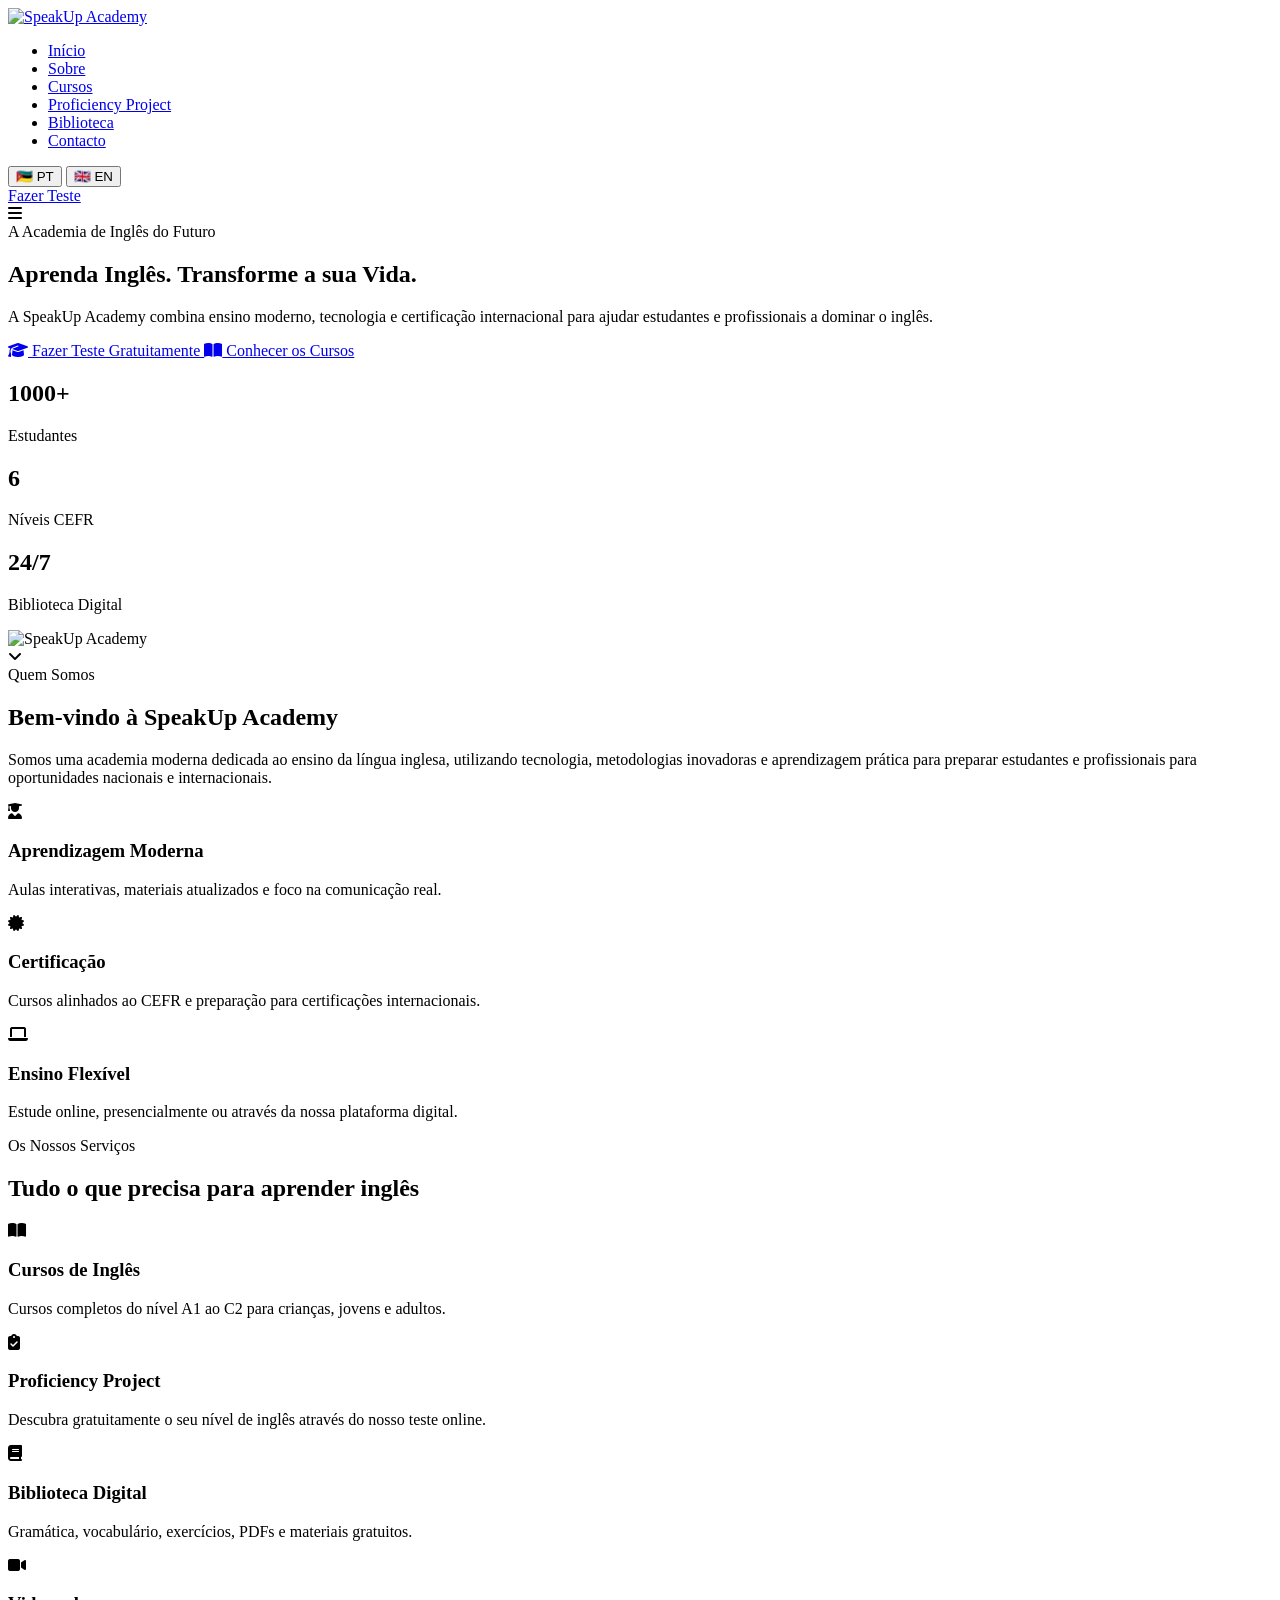
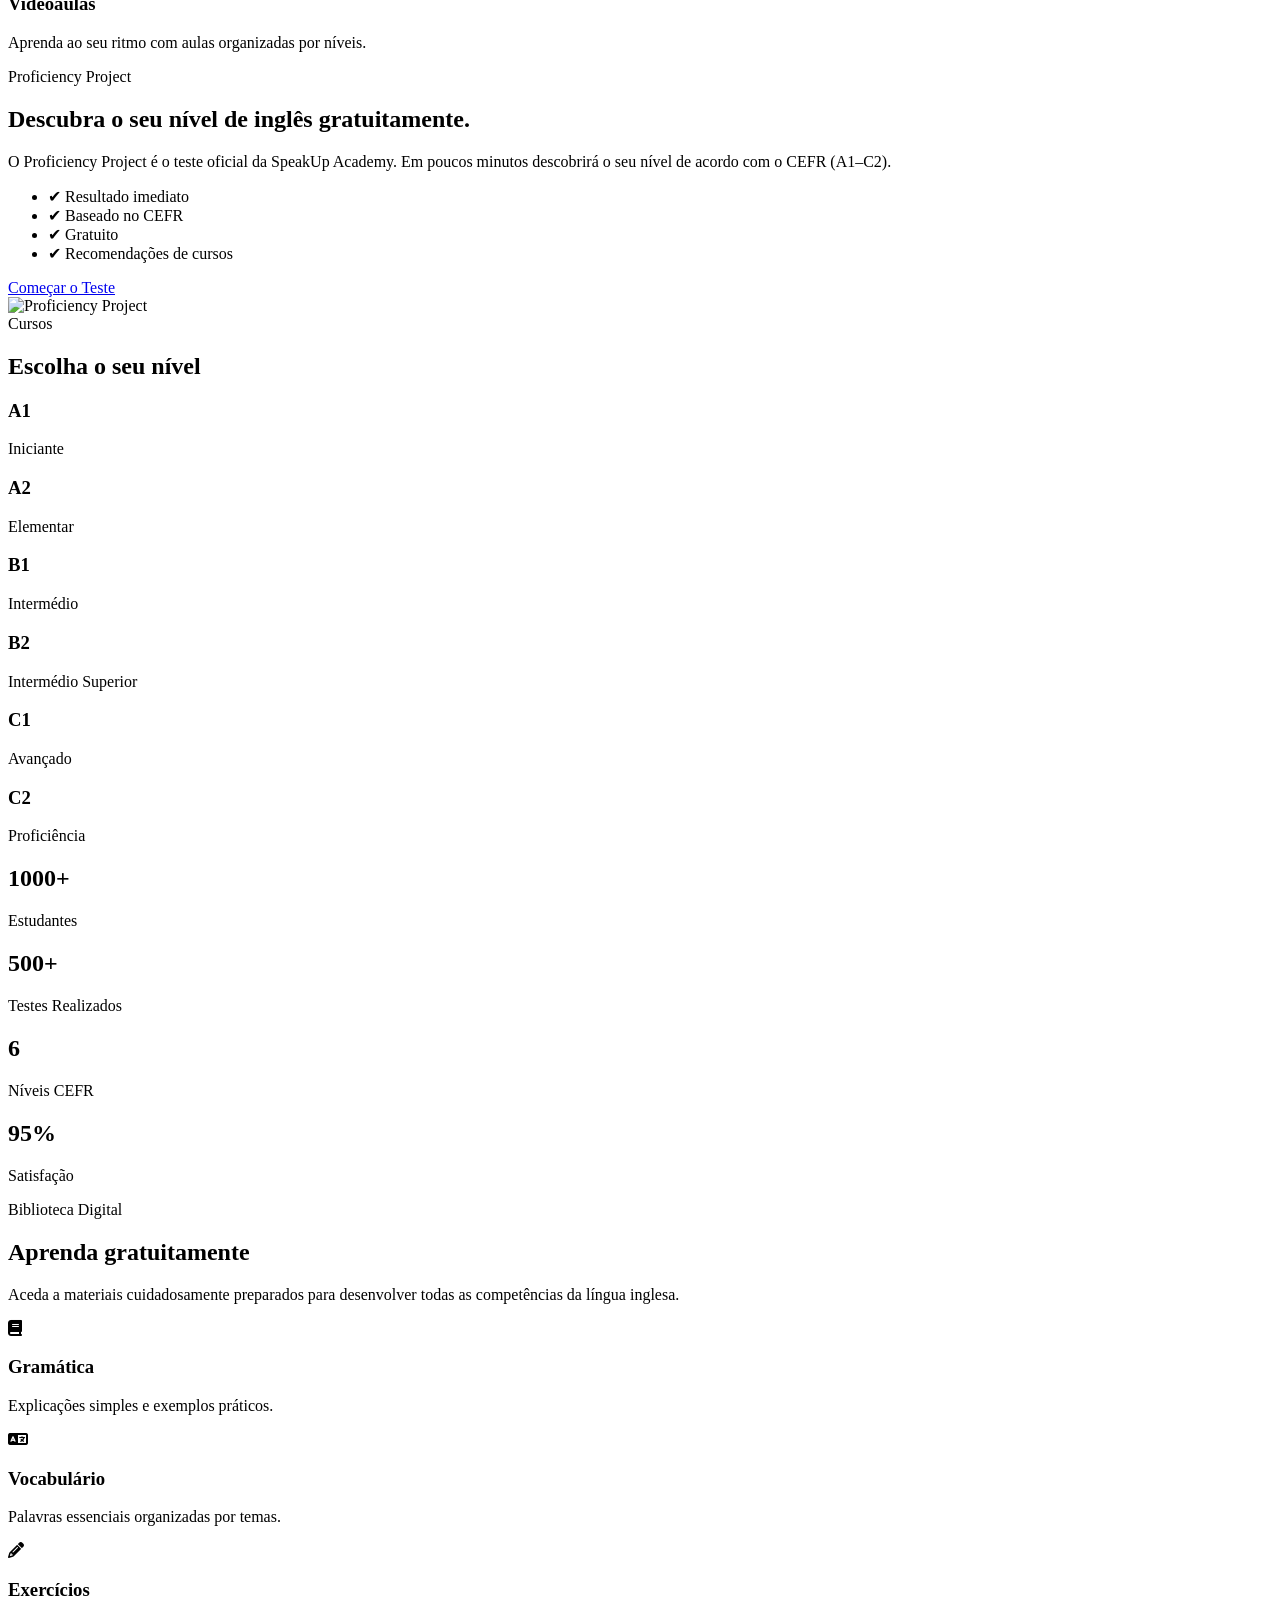
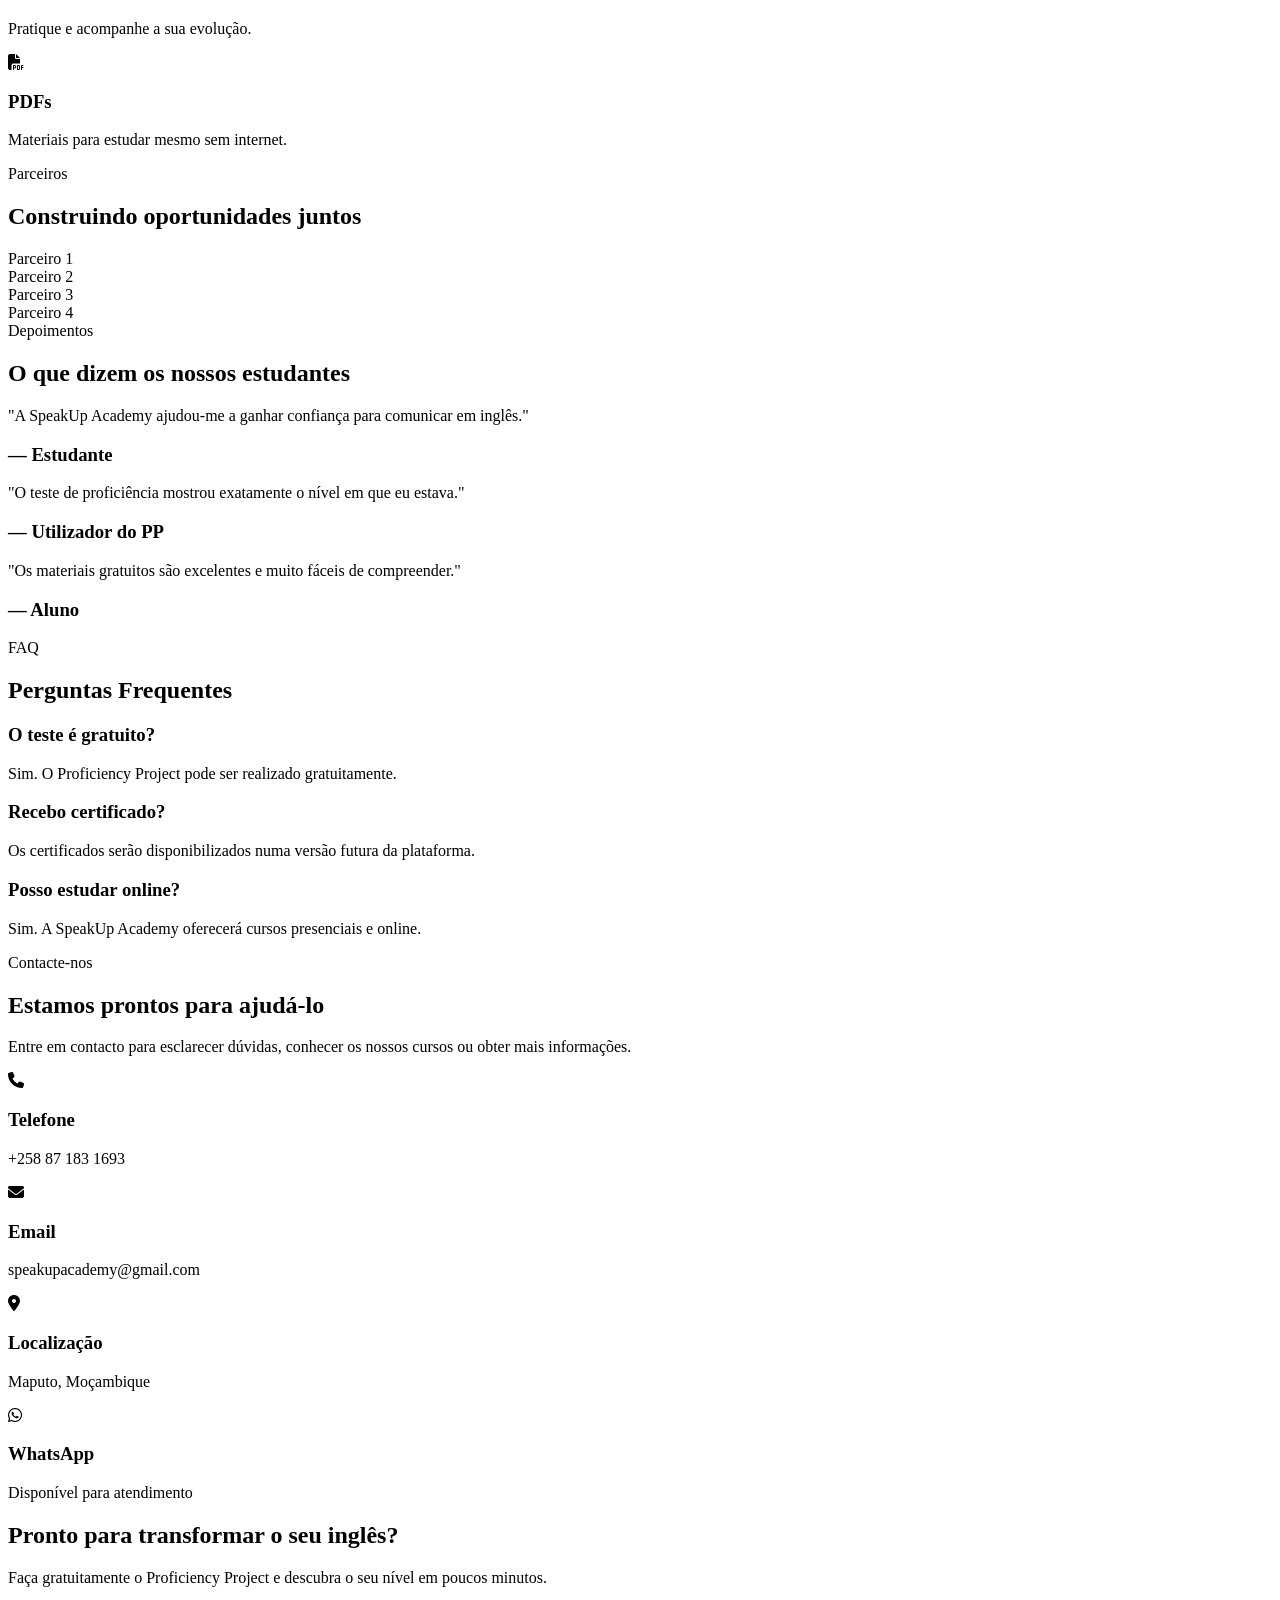
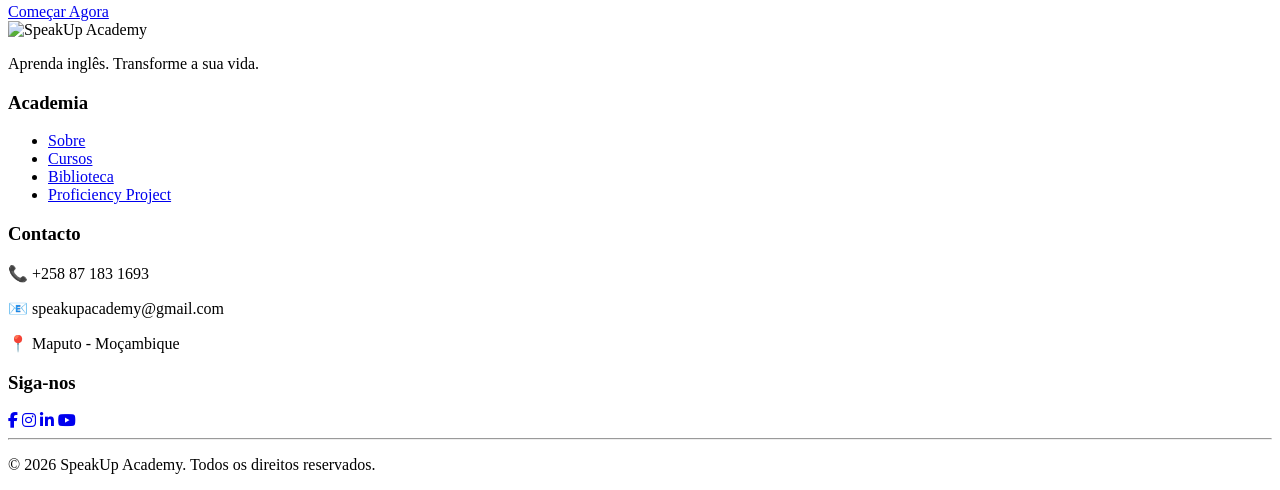
==== index.html @ 44f5a2b6 "Rename Index HTML to index.html" ====
<!DOCTYPE html>
<html lang="pt">

<head>

<meta charset="UTF-8">
<meta name="viewport" content="width=device-width, initial-scale=1.0">

<title>SpeakUp Academy | Aprenda inglês. Transforme a sua vida.</title>

<meta name="description" content="SpeakUp Academy - Academia moderna de inglês. Faça gratuitamente o Proficiency Project e descubra o seu nível de inglês.">

<link rel="preconnect" href="https://fonts.googleapis.com">
<link rel="preconnect" href="https://fonts.gstatic.com" crossorigin>

<link href="https://fonts.googleapis.com/css2?family=Poppins:wght@300;400;500;600;700;800&display=swap" rel="stylesheet">

<link rel="stylesheet" href="css/style.css">

<link rel="stylesheet"
href="https://cdnjs.cloudflare.com/ajax/libs/font-awesome/6.6.0/css/all.min.css">

<link rel="icon" href="images/favicon.png">

</head>

<body>

<!-- =========================
HEADER
========================= -->

<header id="header">

<div class="logo">

<a href="index.html">

<img src="images/logo.png" alt="SpeakUp Academy">

</a>

</div>

<nav id="menu">

<ul>

<li><a href="#home">Início</a></li>

<li><a href="#about">Sobre</a></li>

<li><a href="#courses">Cursos</a></li>

<li><a href="proficiency.html">Proficiency Project</a></li>

<li><a href="#library">Biblioteca</a></li>

<li><a href="#contact">Contacto</a></li>

</ul>

</nav>

<div class="header-right">

<div class="language">

<button id="pt">🇲🇿 PT</button>

<button id="en">🇬🇧 EN</button>

</div>

<a href="proficiency.html" class="btn-header">

Fazer Teste

</a>

<div class="menu-toggle">

<i class="fas fa-bars"></i>

</div>

</div>

</header>

<!-- =========================
HERO
========================= -->

<section class="hero" id="home">

<div class="hero-content">

<div class="hero-left">

<span class="tag">

A Academia de Inglês do Futuro

</span>

<h1>

Aprenda Inglês.

<span>Transforme a sua Vida.</span>

</h1>

<p>

A SpeakUp Academy combina ensino moderno, tecnologia e certificação internacional para ajudar estudantes e profissionais a dominar o inglês.

</p>

<div class="hero-buttons">

<a href="proficiency.html" class="btn-primary">

<i class="fas fa-graduation-cap"></i>

Fazer Teste Gratuitamente

</a>

<a href="#courses" class="btn-secondary">

<i class="fas fa-book-open"></i>

Conhecer os Cursos

</a>

</div>

<div class="hero-info">

<div>

<h2>1000+</h2>

<p>Estudantes</p>

</div>

<div>

<h2>6</h2>

<p>Níveis CEFR</p>

</div>

<div>

<h2>24/7</h2>

<p>Biblioteca Digital</p>

</div>

</div>

</div>

<div class="hero-right">

<img src="images/hero-students.png" alt="SpeakUp Academy">

</div>

</div>

</section>

<!-- =========================
SCROLL DOWN
========================= -->

<div class="scroll-down">

<i class="fas fa-angle-down"></i>

</div>

<!-- A PARTE 2 COMEÇA AQUI -->
  <!-- =====================================
SOBRE NÓS
====================================== -->

<section class="about" id="about">

<div class="container">

<div class="section-title">

<span>Quem Somos</span>

<h2>Bem-vindo à SpeakUp Academy</h2>

<p>
Somos uma academia moderna dedicada ao ensino da língua inglesa, utilizando tecnologia, metodologias inovadoras e aprendizagem prática para preparar estudantes e profissionais para oportunidades nacionais e internacionais.
</p>

</div>

<div class="about-grid">

<div class="about-card">

<i class="fas fa-user-graduate"></i>

<h3>Aprendizagem Moderna</h3>

<p>
Aulas interativas, materiais atualizados e foco na comunicação real.
</p>

</div>

<div class="about-card">

<i class="fas fa-certificate"></i>

<h3>Certificação</h3>

<p>
Cursos alinhados ao CEFR e preparação para certificações internacionais.
</p>

</div>

<div class="about-card">

<i class="fas fa-laptop"></i>

<h3>Ensino Flexível</h3>

<p>
Estude online, presencialmente ou através da nossa plataforma digital.
</p>

</div>

</div>

</div>

</section>

<!-- =====================================
SERVIÇOS
====================================== -->

<section class="services" id="services">

<div class="container">

<div class="section-title">

<span>Os Nossos Serviços</span>

<h2>Tudo o que precisa para aprender inglês</h2>

</div>

<div class="service-grid">

<div class="service-card">

<i class="fas fa-book-open"></i>

<h3>Cursos de Inglês</h3>

<p>
Cursos completos do nível A1 ao C2 para crianças, jovens e adultos.
</p>

</div>

<div class="service-card">

<i class="fas fa-clipboard-check"></i>

<h3>Proficiency Project</h3>

<p>
Descubra gratuitamente o seu nível de inglês através do nosso teste online.
</p>

</div>

<div class="service-card">

<i class="fas fa-book"></i>

<h3>Biblioteca Digital</h3>

<p>
Gramática, vocabulário, exercícios, PDFs e materiais gratuitos.
</p>

</div>

<div class="service-card">

<i class="fas fa-video"></i>

<h3>Videoaulas</h3>

<p>
Aprenda ao seu ritmo com aulas organizadas por níveis.
</p>

</div>

</div>

</div>

</section>

<!-- =====================================
PROFICIENCY PROJECT
====================================== -->

<section class="pp">

<div class="container">

<div class="pp-content">

<div class="pp-left">

<span>Proficiency Project</span>

<h2>Descubra o seu nível de inglês gratuitamente.</h2>

<p>

O Proficiency Project é o teste oficial da SpeakUp Academy. Em poucos minutos descobrirá o seu nível de acordo com o CEFR (A1–C2).

</p>

<ul>

<li>✔ Resultado imediato</li>

<li>✔ Baseado no CEFR</li>

<li>✔ Gratuito</li>

<li>✔ Recomendações de cursos</li>

</ul>

<a href="proficiency.html" class="btn-primary">

Começar o Teste

</a>

</div>

<div class="pp-right">

<img src="images/proficiency.png" alt="Proficiency Project">

</div>

</div>

</div>

</section>

<!-- =====================================
CURSOS
====================================== -->

<section class="courses" id="courses">

<div class="container">

<div class="section-title">

<span>Cursos</span>

<h2>Escolha o seu nível</h2>

</div>

<div class="course-grid">

<div class="course-card">

<h3>A1</h3>

<p>Iniciante</p>

</div>

<div class="course-card">

<h3>A2</h3>

<p>Elementar</p>

</div>

<div class="course-card">

<h3>B1</h3>

<p>Intermédio</p>

</div>

<div class="course-card">

<h3>B2</h3>

<p>Intermédio Superior</p>

</div>

<div class="course-card">

<h3>C1</h3>

<p>Avançado</p>

</div>

<div class="course-card">

<h3>C2</h3>

<p>Proficiência</p>

</div>

</div>

</div>

</section>

<!-- ===== FIM DA PARTE 2 ===== -->
  <!-- =====================================
ESTATÍSTICAS
====================================== -->

<section class="stats">

<div class="container">

<div class="stats-grid">

<div class="stat-card">
<h2>1000+</h2>
<p>Estudantes</p>
</div>

<div class="stat-card">
<h2>500+</h2>
<p>Testes Realizados</p>
</div>

<div class="stat-card">
<h2>6</h2>
<p>Níveis CEFR</p>
</div>

<div class="stat-card">
<h2>95%</h2>
<p>Satisfação</p>
</div>

</div>

</div>

</section>

<!-- =====================================
BIBLIOTECA
====================================== -->

<section class="library" id="library">

<div class="container">

<div class="section-title">

<span>Biblioteca Digital</span>

<h2>Aprenda gratuitamente</h2>

<p>

Aceda a materiais cuidadosamente preparados para desenvolver todas as competências da língua inglesa.

</p>

</div>

<div class="service-grid">

<div class="service-card">

<i class="fas fa-book"></i>

<h3>Gramática</h3>

<p>Explicações simples e exemplos práticos.</p>

</div>

<div class="service-card">

<i class="fas fa-language"></i>

<h3>Vocabulário</h3>

<p>Palavras essenciais organizadas por temas.</p>

</div>

<div class="service-card">

<i class="fas fa-pencil-alt"></i>

<h3>Exercícios</h3>

<p>Pratique e acompanhe a sua evolução.</p>

</div>

<div class="service-card">

<i class="fas fa-file-pdf"></i>

<h3>PDFs</h3>

<p>Materiais para estudar mesmo sem internet.</p>

</div>

</div>

</div>

</section>

<!-- =====================================
PARCEIROS
====================================== -->

<section class="partners">

<div class="container">

<div class="section-title">

<span>Parceiros</span>

<h2>Construindo oportunidades juntos</h2>

</div>

<div class="partners-grid">

<div class="partner-box">Parceiro 1</div>

<div class="partner-box">Parceiro 2</div>

<div class="partner-box">Parceiro 3</div>

<div class="partner-box">Parceiro 4</div>

</div>

</div>

</section>

<!-- =====================================
DEPOIMENTOS
====================================== -->

<section class="testimonials">

<div class="container">

<div class="section-title">

<span>Depoimentos</span>

<h2>O que dizem os nossos estudantes</h2>

</div>

<div class="cards">

<div class="card">

<p>

"A SpeakUp Academy ajudou-me a ganhar confiança para comunicar em inglês."

</p>

<h3>— Estudante</h3>

</div>

<div class="card">

<p>

"O teste de proficiência mostrou exatamente o nível em que eu estava."

</p>

<h3>— Utilizador do PP</h3>

</div>

<div class="card">

<p>

"Os materiais gratuitos são excelentes e muito fáceis de compreender."

</p>

<h3>— Aluno</h3>

</div>

</div>

</div>

</section>

<!-- =====================================
PERGUNTAS FREQUENTES
====================================== -->

<section class="faq">

<div class="container">

<div class="section-title">

<span>FAQ</span>

<h2>Perguntas Frequentes</h2>

</div>

<div class="faq-item">

<h3>O teste é gratuito?</h3>

<p>Sim. O Proficiency Project pode ser realizado gratuitamente.</p>

</div>

<div class="faq-item">

<h3>Recebo certificado?</h3>

<p>Os certificados serão disponibilizados numa versão futura da plataforma.</p>

</div>

<div class="faq-item">

<h3>Posso estudar online?</h3>

<p>Sim. A SpeakUp Academy oferecerá cursos presenciais e online.</p>

</div>

</div>

</section>

<!-- ===== FIM DA PARTE 3 ===== -->
  <!-- =====================================
CONTACTOS
====================================== -->

<section class="contact" id="contact">

<div class="container">

<div class="section-title">

<span>Contacte-nos</span>

<h2>Estamos prontos para ajudá-lo</h2>

<p>
Entre em contacto para esclarecer dúvidas, conhecer os nossos cursos ou obter mais informações.
</p>

</div>

<div class="contact-grid">

<div class="contact-card">

<i class="fas fa-phone"></i>

<h3>Telefone</h3>

<p>+258 87 183 1693</p>

</div>

<div class="contact-card">

<i class="fas fa-envelope"></i>

<h3>Email</h3>

<p>speakupacademy@gmail.com</p>

</div>

<div class="contact-card">

<i class="fas fa-map-marker-alt"></i>

<h3>Localização</h3>

<p>Maputo, Moçambique</p>

</div>

<div class="contact-card">

<i class="fab fa-whatsapp"></i>

<h3>WhatsApp</h3>

<p>Disponível para atendimento</p>

</div>

</div>

</div>

</section>

<!-- =====================================
CALL TO ACTION
====================================== -->

<section class="final-cta">

<div class="container">

<h2>Pronto para transformar o seu inglês?</h2>

<p>

Faça gratuitamente o Proficiency Project e descubra o seu nível em poucos minutos.

</p>

<a href="proficiency.html" class="btn-primary">

Começar Agora

</a>

</div>

</section>

<!-- =====================================
FOOTER
====================================== -->

<footer>

<div class="container">

<div class="footer-grid">

<div>

<img src="images/logo-white.png" alt="SpeakUp Academy" class="footer-logo">

<p>

Aprenda inglês. Transforme a sua vida.

</p>

</div>

<div>

<h3>Academia</h3>

<ul>

<li><a href="#about">Sobre</a></li>

<li><a href="#courses">Cursos</a></li>

<li><a href="#library">Biblioteca</a></li>

<li><a href="proficiency.html">Proficiency Project</a></li>

</ul>

</div>

<div>

<h3>Contacto</h3>

<p>📞 +258 87 183 1693</p>

<p>📧 speakupacademy@gmail.com</p>

<p>📍 Maputo - Moçambique</p>

</div>

<div>

<h3>Siga-nos</h3>

<div class="social-icons">

<a href="#"><i class="fab fa-facebook-f"></i></a>

<a href="#"><i class="fab fa-instagram"></i></a>

<a href="#"><i class="fab fa-linkedin-in"></i></a>

<a href="#"><i class="fab fa-youtube"></i></a>

</div>

</div>

</div>

<hr>

<p class="copyright">

© 2026 SpeakUp Academy. Todos os direitos reservados.

</p>

</div>

</footer>

<!-- JavaScript -->

<script src="js/script.js"></script>

<script src="js/language.js"></script>

</body>

</html>
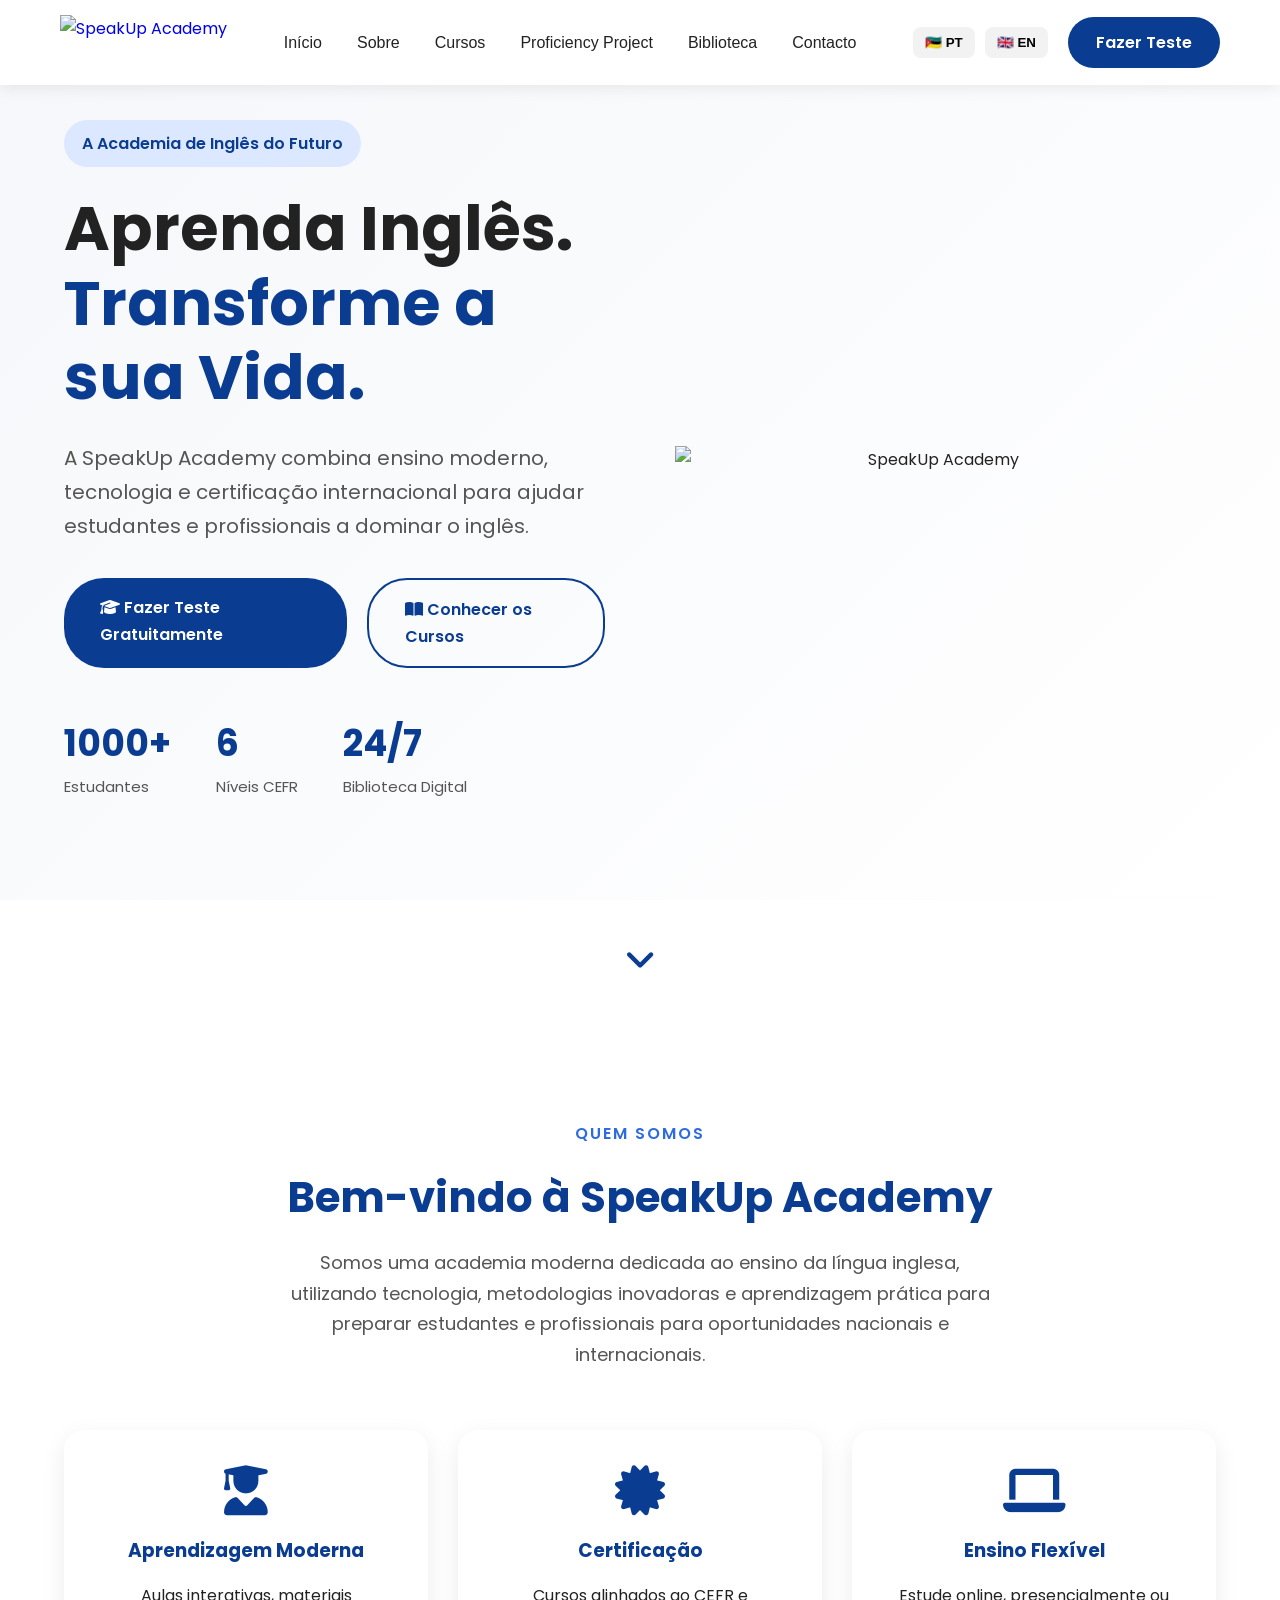
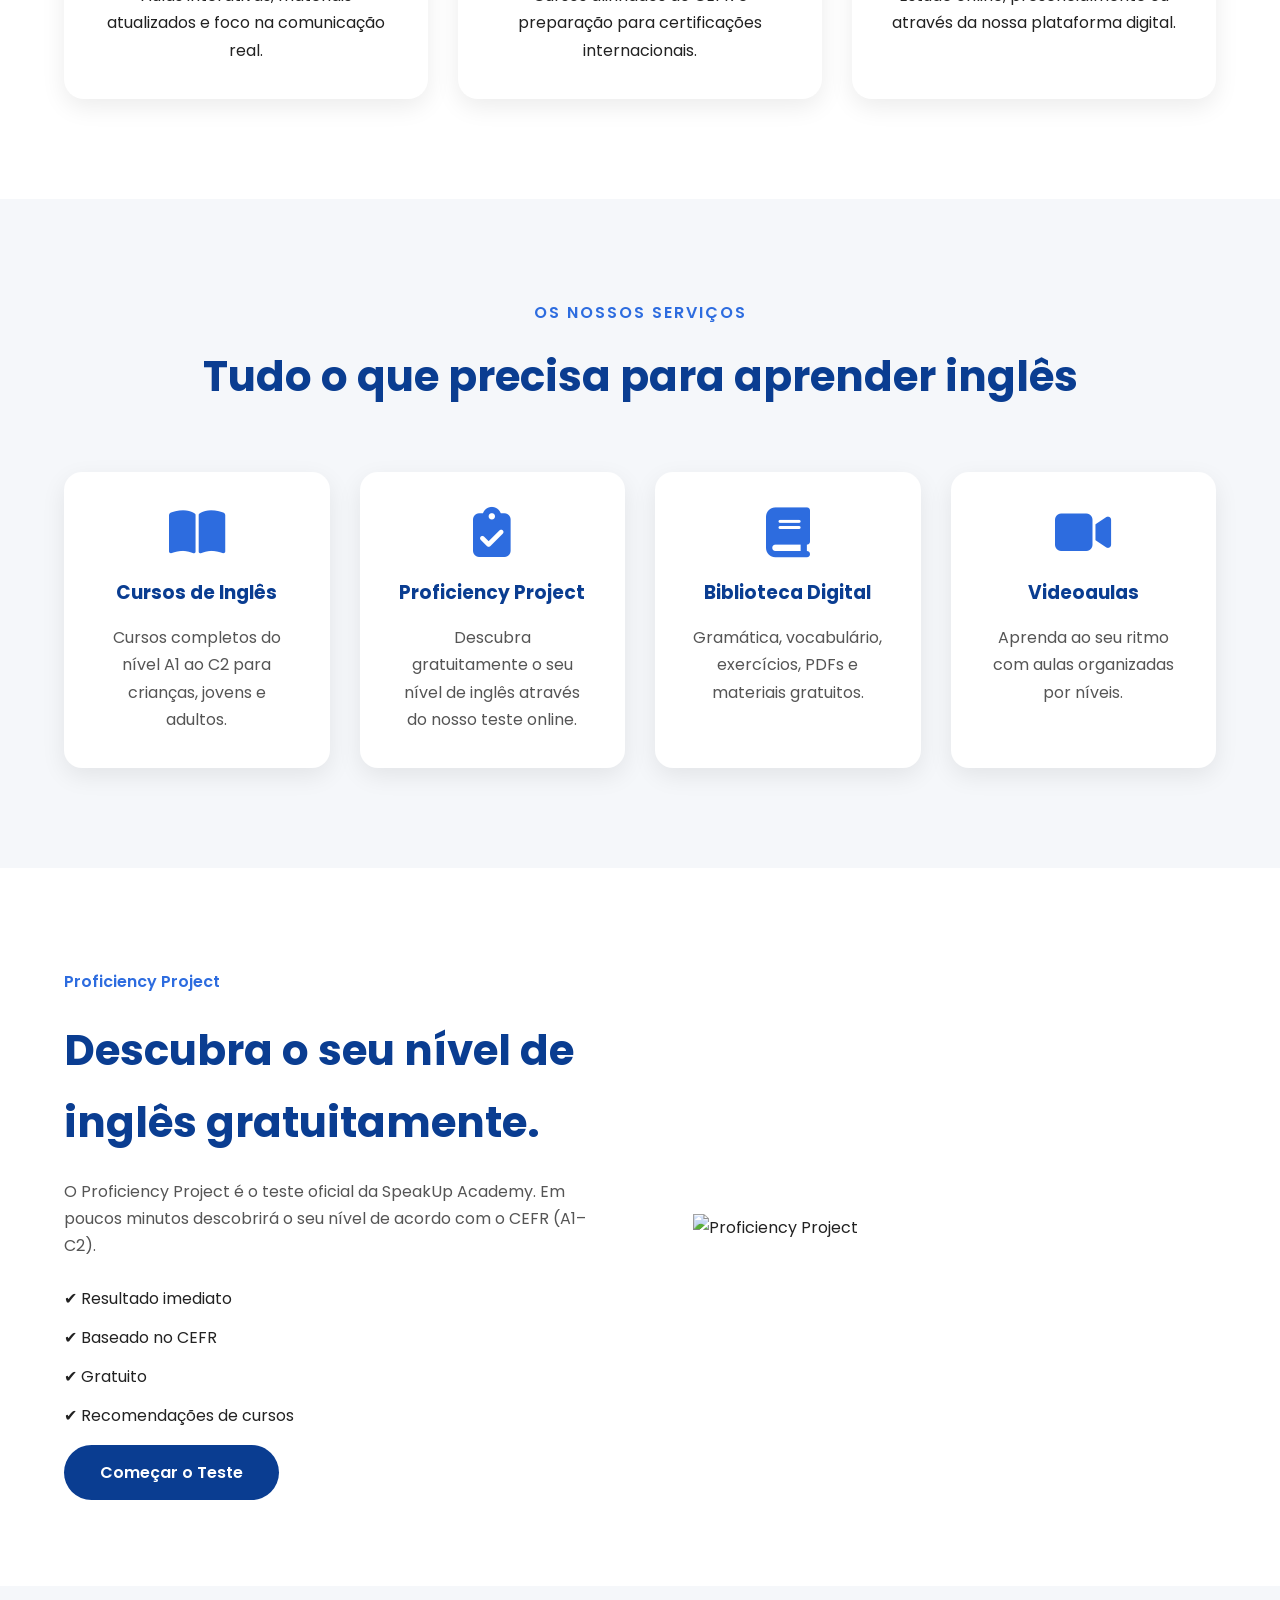
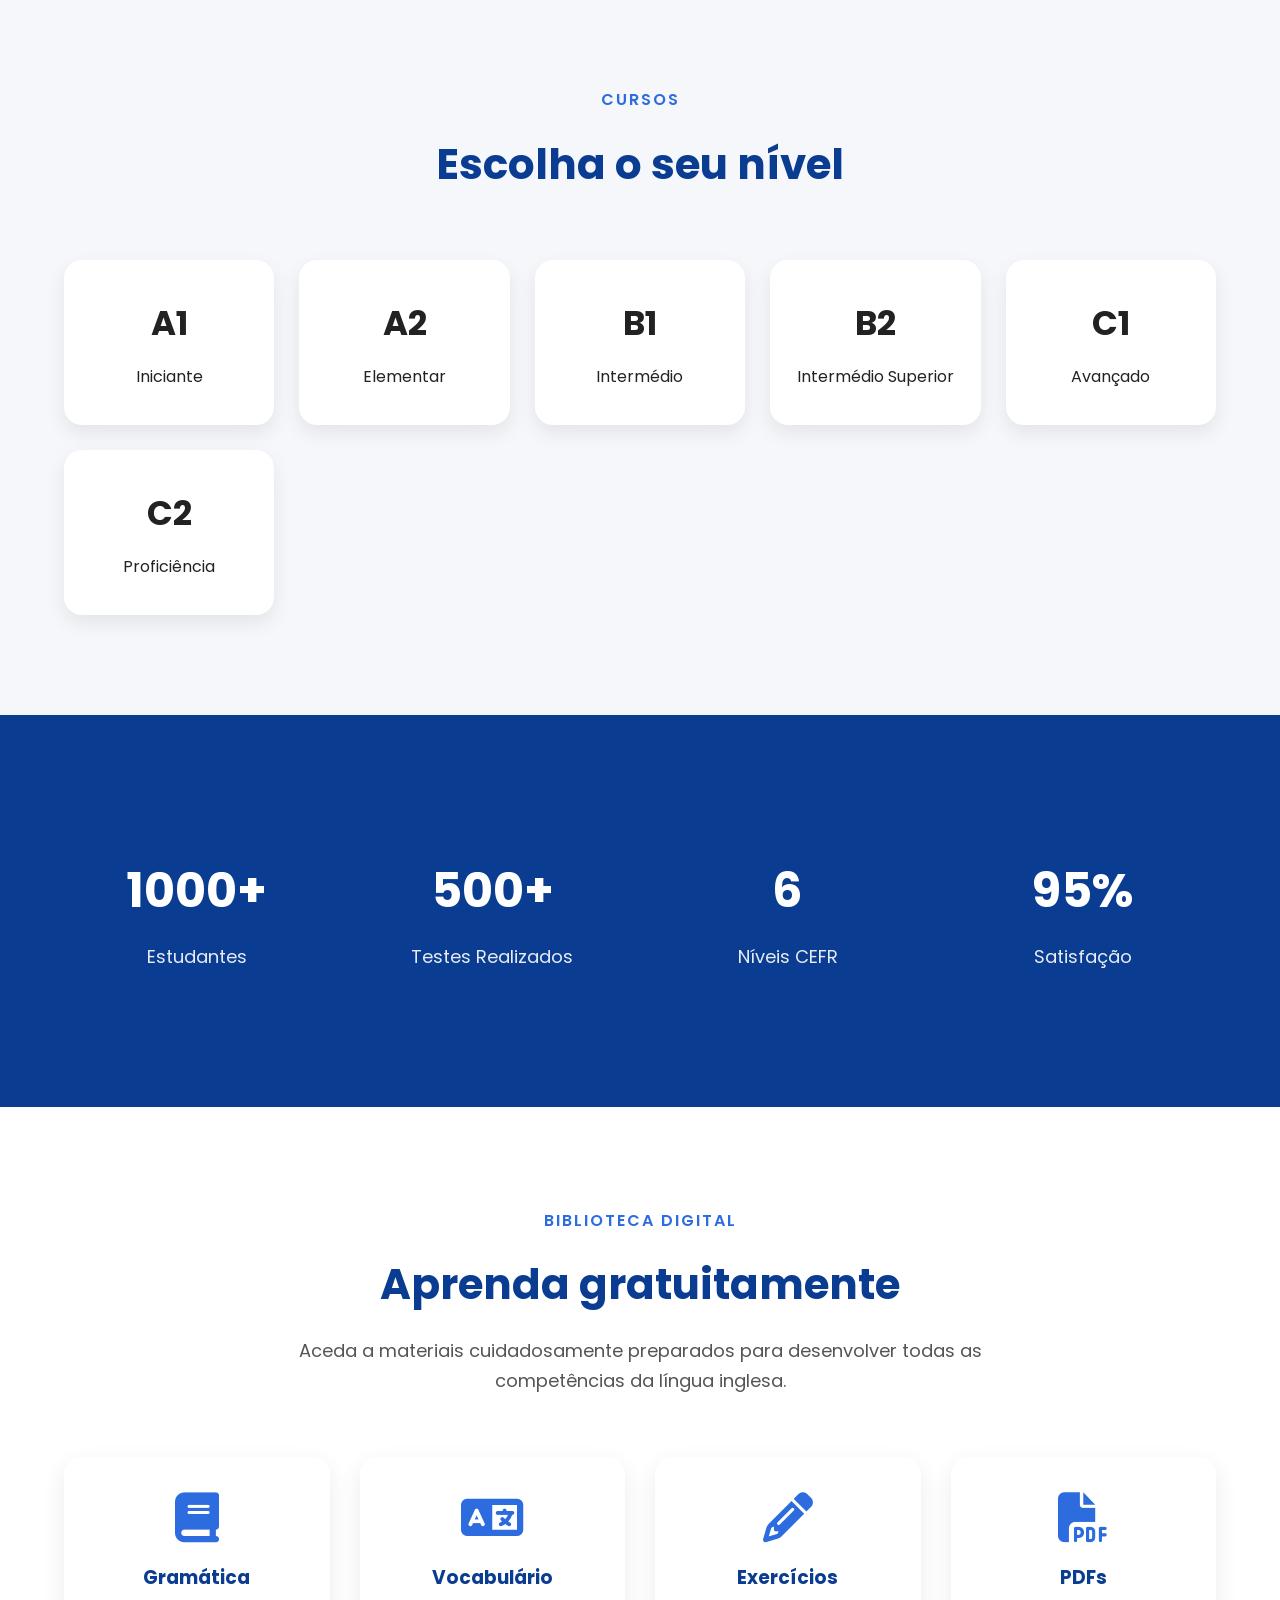
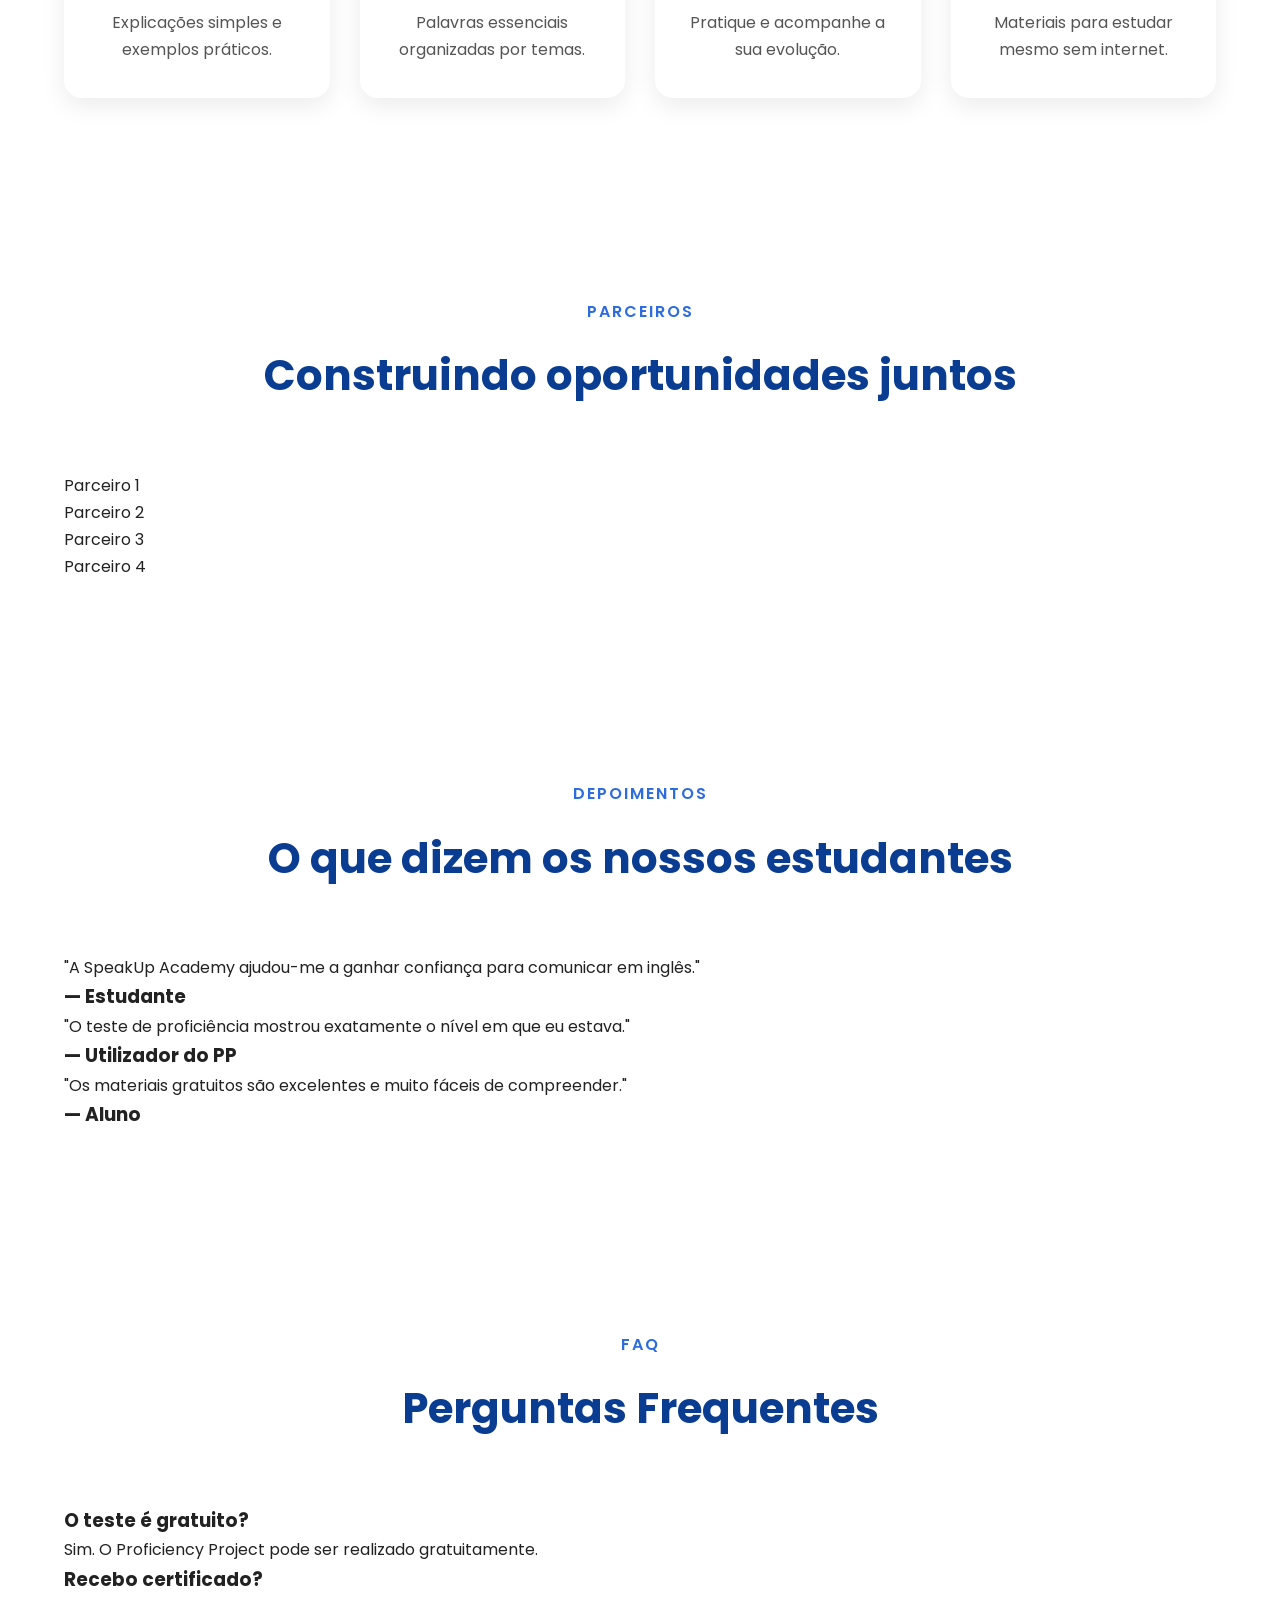
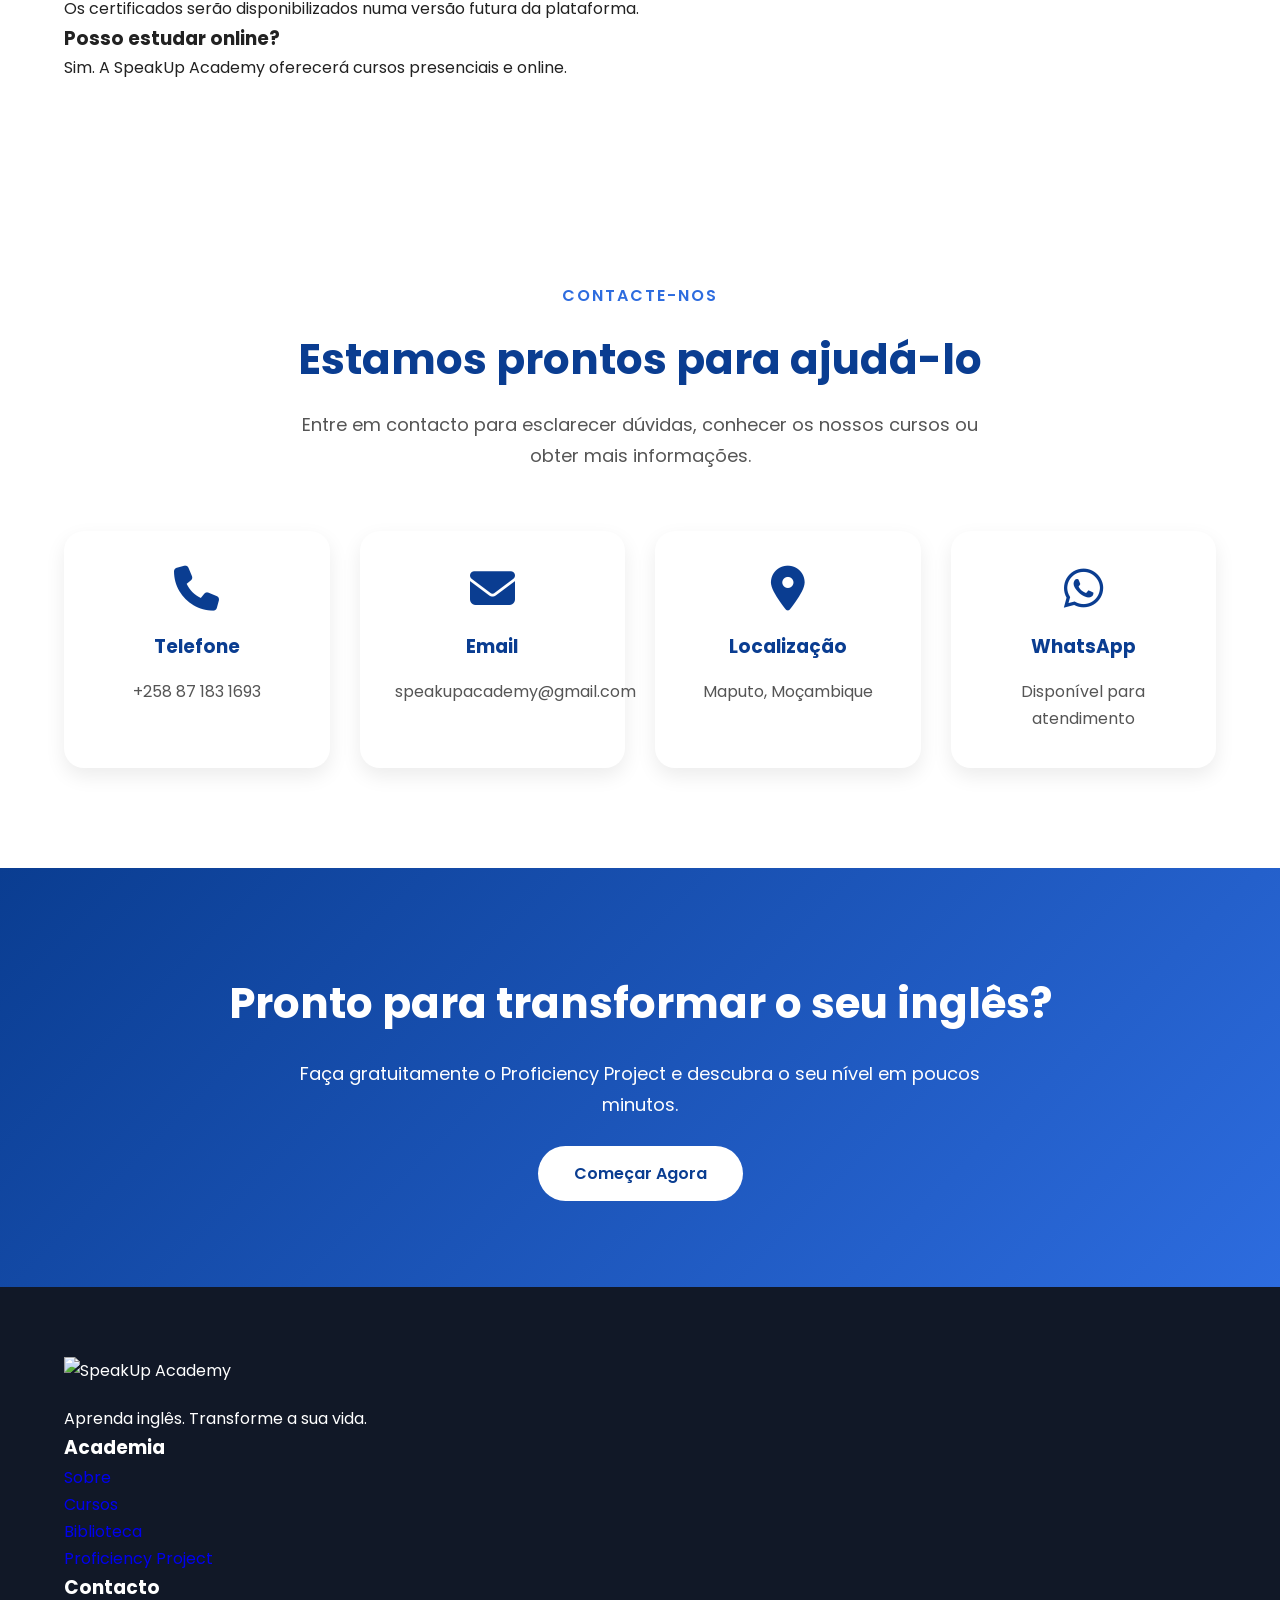
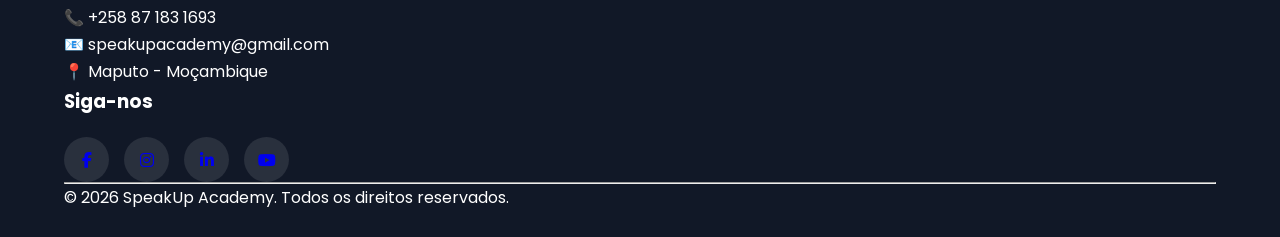
==== commit 532715df: "Fix favicon link tag in index.html" ====
--- a/index.html
+++ b/index.html
@@ -20,7 +20,7 @@
 <link rel="stylesheet"
 href="https://cdnjs.cloudflare.com/ajax/libs/font-awesome/6.6.0/css/all.min.css">
 
-<link rel="icon" href="images/favicon.png">
+<link rel="icon" type="image/png" href="images/favicon.png"
 
 </head>
 
--- a/css/style.css
+++ b/css/style.css
@@ -0,0 +1,928 @@
+/* ===========================================
+   SPEAKUP ACADEMY 2.0
+   Official Stylesheet
+=========================================== */
+
+:root{
+
+--primary:#0A3D91;
+--secondary:#2D6CDF;
+--dark:#222222;
+--light:#ffffff;
+--gray:#F5F7FA;
+--text:#555555;
+
+}
+
+*{
+margin:0;
+padding:0;
+box-sizing:border-box;
+}
+
+html{
+
+scroll-behavior:smooth;
+
+}
+
+body{
+
+font-family:'Poppins',sans-serif;
+background:var(--light);
+color:var(--dark);
+line-height:1.7;
+overflow-x:hidden;
+
+}
+
+img{
+
+max-width:100%;
+display:block;
+
+}
+
+a{
+
+text-decoration:none;
+
+}
+
+ul{
+
+list-style:none;
+
+}
+
+.container{
+
+width:90%;
+max-width:1200px;
+margin:auto;
+
+}
+
+/* ===========================
+HEADER
+=========================== */
+
+header{
+
+position:fixed;
+top:0;
+left:0;
+width:100%;
+height:85px;
+background:white;
+display:flex;
+justify-content:space-between;
+align-items:center;
+padding:0 60px;
+box-shadow:0 3px 15px rgba(0,0,0,.08);
+z-index:9999;
+
+}
+
+.logo img{
+
+height:55px;
+
+}
+
+nav ul{
+
+display:flex;
+gap:35px;
+
+}
+
+nav ul li a{
+
+font-weight:500;
+color:var(--dark);
+transition:.3s;
+
+}
+
+nav ul li a:hover{
+
+color:var(--primary);
+
+}
+
+.header-right{
+
+display:flex;
+align-items:center;
+gap:20px;
+
+}
+
+.language{
+
+display:flex;
+gap:10px;
+
+}
+
+.language button{
+
+border:none;
+background:#f2f2f2;
+padding:8px 12px;
+border-radius:8px;
+cursor:pointer;
+font-weight:600;
+transition:.3s;
+
+}
+
+.language button:hover{
+
+background:var(--primary);
+color:white;
+
+}
+
+.btn-header{
+
+background:var(--primary);
+color:white;
+padding:12px 28px;
+border-radius:40px;
+font-weight:600;
+transition:.3s;
+
+}
+
+.btn-header:hover{
+
+background:var(--secondary);
+
+}
+
+.menu-toggle{
+
+display:none;
+font-size:28px;
+cursor:pointer;
+
+}
+
+/* ===========================
+HERO
+=========================== */
+
+.hero{
+
+background:linear-gradient(135deg,#F5F7FA,#ffffff);
+min-height:100vh;
+display:flex;
+align-items:center;
+padding-top:120px;
+
+}
+
+.hero-content{
+
+width:90%;
+max-width:1200px;
+margin:auto;
+
+display:grid;
+grid-template-columns:1fr 1fr;
+align-items:center;
+gap:70px;
+
+}
+
+.tag{
+
+display:inline-block;
+background:#dce8ff;
+color:var(--primary);
+padding:10px 18px;
+border-radius:30px;
+font-weight:600;
+margin-bottom:25px;
+
+}
+
+.hero h1{
+
+font-size:62px;
+line-height:1.2;
+margin-bottom:25px;
+
+}
+
+.hero h1 span{
+
+color:var(--primary);
+
+}
+
+.hero p{
+
+font-size:20px;
+color:var(--text);
+margin-bottom:35px;
+
+}
+
+.hero-buttons{
+
+display:flex;
+gap:20px;
+margin-bottom:45px;
+
+}
+
+.btn-primary{
+
+background:var(--primary);
+color:white;
+padding:16px 36px;
+border-radius:40px;
+font-weight:600;
+transition:.3s;
+
+}
+
+.btn-primary:hover{
+
+background:var(--secondary);
+
+}
+
+.btn-secondary{
+
+border:2px solid var(--primary);
+padding:16px 36px;
+border-radius:40px;
+color:var(--primary);
+font-weight:600;
+transition:.3s;
+
+}
+
+.btn-secondary:hover{
+
+background:var(--primary);
+color:white;
+
+}
+
+.hero-info{
+
+display:flex;
+gap:45px;
+
+}
+
+.hero-info h2{
+
+color:var(--primary);
+font-size:36px;
+
+}
+
+.hero-info p{
+
+font-size:15px;
+margin:0;
+
+}
+
+.hero-right{
+
+text-align:center;
+
+}
+
+.hero-right img{
+
+width:100%;
+max-width:520px;
+
+}
+
+.scroll-down{
+
+text-align:center;
+font-size:35px;
+color:var(--primary);
+margin:30px 0;
+animation:bounce 2s infinite;
+
+}
+
+@keyframes bounce{
+
+0%,100%{
+
+transform:translateY(0);
+
+}
+
+50%{
+
+transform:translateY(12px);
+
+}
+
+}
+/* ==========================================
+SECTION TITLE
+========================================== */
+
+section{
+    padding:100px 0;
+}
+
+.section-title{
+    text-align:center;
+    margin-bottom:60px;
+}
+
+.section-title span{
+    color:var(--secondary);
+    font-weight:600;
+    text-transform:uppercase;
+    letter-spacing:2px;
+}
+
+.section-title h2{
+    font-size:42px;
+    color:var(--primary);
+    margin:15px 0;
+}
+
+.section-title p{
+    max-width:700px;
+    margin:auto;
+    color:var(--text);
+    font-size:18px;
+}
+
+/* ==========================================
+ABOUT
+========================================== */
+
+.about{
+    background:#ffffff;
+}
+
+.about-grid{
+    display:grid;
+    grid-template-columns:repeat(auto-fit,minmax(280px,1fr));
+    gap:30px;
+}
+
+.about-card{
+    background:#fff;
+    padding:35px;
+    border-radius:20px;
+    text-align:center;
+    box-shadow:0 8px 25px rgba(0,0,0,.08);
+    transition:.3s;
+}
+
+.about-card:hover{
+    transform:translateY(-10px);
+}
+
+.about-card i{
+    font-size:50px;
+    color:var(--primary);
+    margin-bottom:20px;
+}
+
+.about-card h3{
+    margin-bottom:15px;
+    color:var(--primary);
+}
+
+/* ==========================================
+SERVICES
+========================================== */
+
+.services{
+    background:var(--gray);
+}
+
+.service-grid{
+    display:grid;
+    grid-template-columns:repeat(auto-fit,minmax(260px,1fr));
+    gap:30px;
+}
+
+.service-card{
+    background:#fff;
+    padding:35px;
+    border-radius:18px;
+    text-align:center;
+    box-shadow:0 8px 25px rgba(0,0,0,.08);
+    transition:.3s;
+}
+
+.service-card:hover{
+    transform:translateY(-10px);
+}
+
+.service-card i{
+    font-size:50px;
+    color:var(--secondary);
+    margin-bottom:20px;
+}
+
+.service-card h3{
+    margin-bottom:15px;
+    color:var(--primary);
+}
+
+.service-card p{
+    color:var(--text);
+}
+
+/* ==========================================
+PROFICIENCY PROJECT
+========================================== */
+
+.pp{
+    background:#ffffff;
+}
+
+.pp-content{
+    display:grid;
+    grid-template-columns:1fr 1fr;
+    gap:60px;
+    align-items:center;
+}
+
+.pp-left span{
+    color:var(--secondary);
+    font-weight:600;
+}
+
+.pp-left h2{
+    font-size:42px;
+    margin:20px 0;
+    color:var(--primary);
+}
+
+.pp-left p{
+    color:var(--text);
+    margin-bottom:25px;
+}
+
+.pp-left ul{
+    margin-bottom:30px;
+}
+
+.pp-left li{
+    margin-bottom:12px;
+    color:var(--dark);
+}
+
+.pp-right img{
+    width:100%;
+    max-width:500px;
+    margin:auto;
+}
+
+/* ==========================================
+COURSES
+========================================== */
+
+.courses{
+    background:var(--gray);
+}
+
+.course-grid{
+    display:grid;
+    grid-template-columns:repeat(auto-fit,minmax(180px,1fr));
+    gap:25px;
+}
+
+.course-card{
+    background:#fff;
+    padding:35px 20px;
+    border-radius:18px;
+    text-align:center;
+    box-shadow:0 8px 20px rgba(0,0,0,.08);
+    transition:.3s;
+}
+
+.course-card:hover{
+    transform:translateY(-10px);
+    background:var(--primary);
+    color:#fff;
+}
+
+.course-card h3{
+    font-size:34px;
+    margin-bottom:10px;
+}
+
+.course-card p{
+    font-size:16px;
+}
+/* ==========================================
+STATISTICS
+========================================== */
+
+.stats{
+    background:var(--primary);
+    color:#fff;
+}
+
+.stats-grid{
+    display:grid;
+    grid-template-columns:repeat(auto-fit,minmax(220px,1fr));
+    gap:30px;
+}
+
+.stat-card{
+    text-align:center;
+    padding:35px;
+}
+
+.stat-card h2{
+    font-size:48px;
+    margin-bottom:10px;
+    font-weight:700;
+}
+
+.stat-card p{
+    font-size:18px;
+    opacity:.9;
+}
+
+/* ==========================================
+LIBRARY
+========================================== */
+
+.library{
+    background:#ffffff;
+}
+
+/* ==========================================
+PART
+/* ==========================================
+CONTACT
+========================================== */
+
+.contact{
+    background:#ffffff;
+}
+
+.contact-grid{
+    display:grid;
+    grid-template-columns:repeat(auto-fit,minmax(250px,1fr));
+    gap:30px;
+}
+
+.contact-card{
+    background:#fff;
+    padding:35px;
+    border-radius:20px;
+    text-align:center;
+    box-shadow:0 8px 20px rgba(0,0,0,.08);
+    transition:.3s;
+}
+
+.contact-card:hover{
+    transform:translateY(-10px);
+}
+
+.contact-card i{
+    font-size:45px;
+    color:var(--primary);
+    margin-bottom:20px;
+}
+
+.contact-card h3{
+    color:var(--primary);
+    margin-bottom:15px;
+}
+
+.contact-card p{
+    color:var(--text);
+}
+
+/* ==========================================
+FINAL CTA
+========================================== */
+
+.final-cta{
+    background:linear-gradient(135deg,var(--primary),var(--secondary));
+    color:#fff;
+    text-align:center;
+}
+
+.final-cta h2{
+    font-size:42px;
+    margin-bottom:20px;
+}
+
+.final-cta p{
+    max-width:700px;
+    margin:0 auto 40px;
+    font-size:18px;
+}
+
+.final-cta .btn-primary{
+    background:#fff;
+    color:var(--primary);
+}
+
+.final-cta .btn-primary:hover{
+    background:#222;
+    color:#fff;
+}
+
+/* ==========================================
+FOOTER
+========================================== */
+
+footer{
+    background:#111827;
+    color:#fff;
+    padding:70px 0 25px;
+}
+
+.footer-grid{
+   /* ==========================================
+CONTACT
+========================================== */
+
+.contact{
+    background:#ffffff;
+}
+
+.contact-grid{
+    display:grid;
+    grid-template-columns:repeat(auto-fit,minmax(250px,1fr));
+    gap:30px;
+}
+
+.contact-card{
+    background:#fff;
+    padding:35px;
+    border-radius:20px;
+    text-align:center;
+    box-shadow:0 8px 20px rgba(0,0,0,.08);
+    transition:.3s;
+}
+
+.contact-card:hover{
+    transform:translateY(-10px);
+}
+
+.contact-card i{
+    font-size:45px;
+    color:var(--primary);
+    margin-bottom:20px;
+}
+
+.contact-card h3{
+    color:var(--primary);
+    margin-bottom:15px;
+}
+
+.contact-card p{
+    color:var(--text);
+}
+
+/* ==========================================
+FINAL CTA
+========================================== */
+
+.final-cta{
+    background:linear-gradient(135deg,var(--primary),var(--secondary));
+    color:#fff;
+    text-align:center;
+}
+
+.final-cta h2{
+    font-size:42px;
+    margin-bottom:20px;
+}
+
+.final-cta p{
+    max-width:700px;
+    margin:0 auto 40px;
+    font-size:18px;
+}
+
+.final-cta .btn-primary{
+    background:#fff;
+    color:var(--primary);
+}
+
+.final-cta .btn-primary:hover{
+    background:#222;
+    color:#fff;
+}
+
+/* ==========================================
+FOOTER
+========================================== */
+
+footer{
+    background:#111827;
+    color:#fff;
+    padding:70px 0 25px;
+}
+
+.footer-grid{
+    display:grid;
+    grid-template-columns:repeat(auto-fit,minmax(250px,1fr));
+    gap:40px;
+    margin-bottom:40px;
+}
+
+.footer-logo{
+    width:180px;
+    margin-bottom:20px;
+}
+
+.footer-grid h3{
+    margin-bottom:20px;
+}
+
+.footer-grid ul li{
+    margin-bottom:12px;
+}
+
+.footer-grid a{
+    color:#d1d5db;
+    transition:.3s;
+}
+
+.footer-grid a:hover{
+    color:#fff;
+}
+
+.footer-grid p{
+    color:#d1d5db;
+    margin-bottom:10px;
+}
+
+.social-icons{
+    display:flex;
+    gap:15px;
+    margin-top:20px;
+}
+
+.social-icons a{
+    width:45px;
+    height:45px;
+    background:rgba(255,255,255,.1);
+    border-radius:50%;
+    display:flex;
+    justify-content:center;
+    align-items:center;
+    transition:.3s;
+}
+
+.social-icons a:hover{
+    background:var(--secondary);
+}
+
+hr{
+    border:none;
+    border-top:1px solid rgba(255,255,255,.15);
+    margin:30px 0;
+}
+
+.copyright{
+    text-align:center;
+    color:#9ca3af;
+}
+
+/* ==========================================
+ANIMATIONS
+========================================== */
+
+.about-card,
+.service-card,
+.course-card,
+.partner-box,
+.card,
+.contact-card,
+.stat-card{
+    animation:fadeUp .8s ease;
+}
+
+@keyframes fadeUp{
+
+from{
+    opacity:0;
+    transform:translateY(40px);
+}
+
+to{
+    opacity:1;
+    transform:translateY(0);
+}
+
+}
+
+/* ==========================================
+RESPONSIVE
+========================================== */
+
+@media(max-width:992px){
+
+header{
+    padding:0 20px;
+}
+
+nav{
+    display:none;
+}
+
+.menu-toggle{
+    display:block;
+}
+
+.hero-content,
+.pp-content{
+    grid-template-columns:1fr;
+    text-align:center;
+}
+
+.hero-buttons{
+    justify-content:center;
+    flex-wrap:wrap;
+}
+
+.hero-info{
+    justify-content:center;
+}
+
+.hero h1{
+    font-size:46px;
+}
+
+}
+
+@media(max-width:768px){
+
+section{
+    padding:70px 20px;
+}
+
+.section-title h2{
+    font-size:34px;
+}
+
+.hero h1{
+    font-size:36px;
+}
+
+.hero p{
+    font-size:17px;
+}
+
+.hero-info{
+    flex-direction:column;
+    gap:20px;
+}
+
+.btn-primary,
+.btn-secondary,
+.btn-header{
+    width:100%;
+    max-width:320px;
+    text-align:center;
+}
+
+.footer-grid{
+    text-align:center;
+}
+
+.social-icons{
+    justify-content:center;
+}
+
+}
+
+@media(max-width:480px){
+
+.hero{
+    padding-top:120px;
+}
+
+.hero h1{
+    font-size:30px;
+}
+
+.section-title h2{
+    font-size:28px;
+}
+
+}
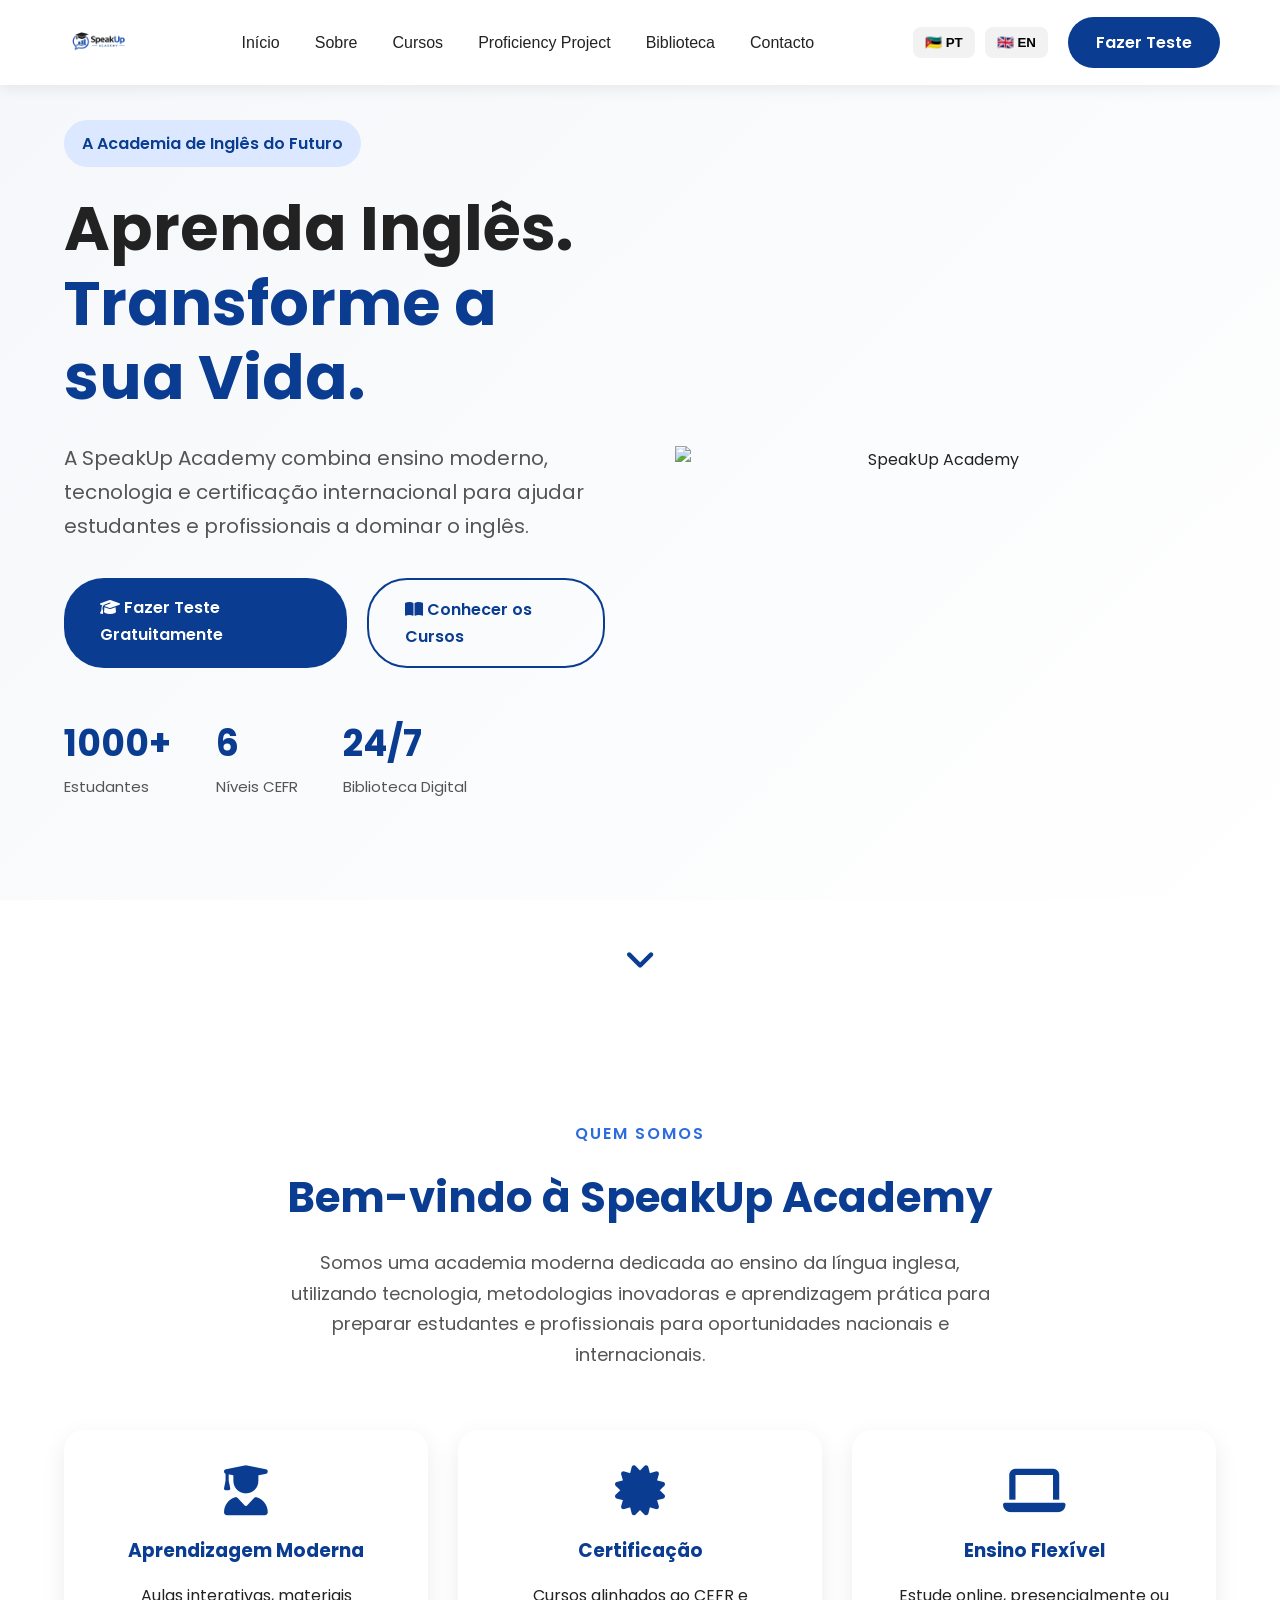
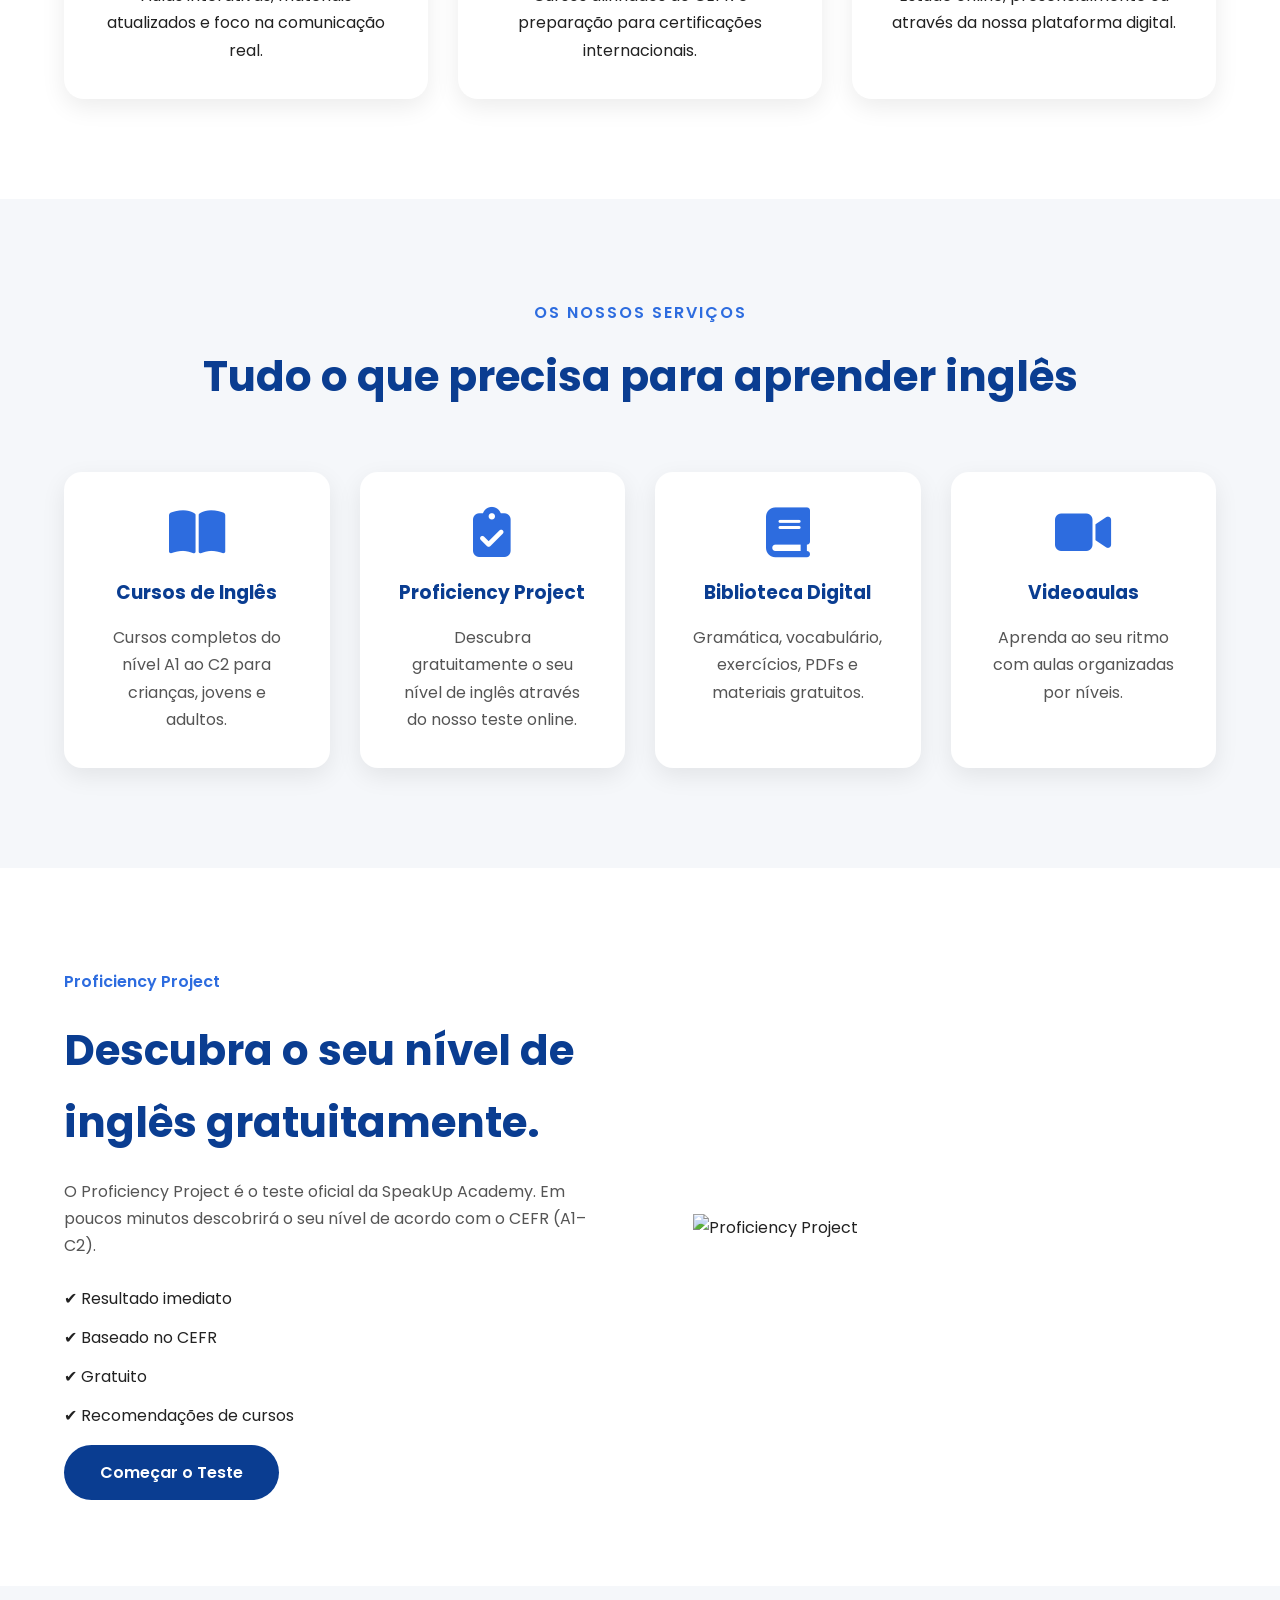
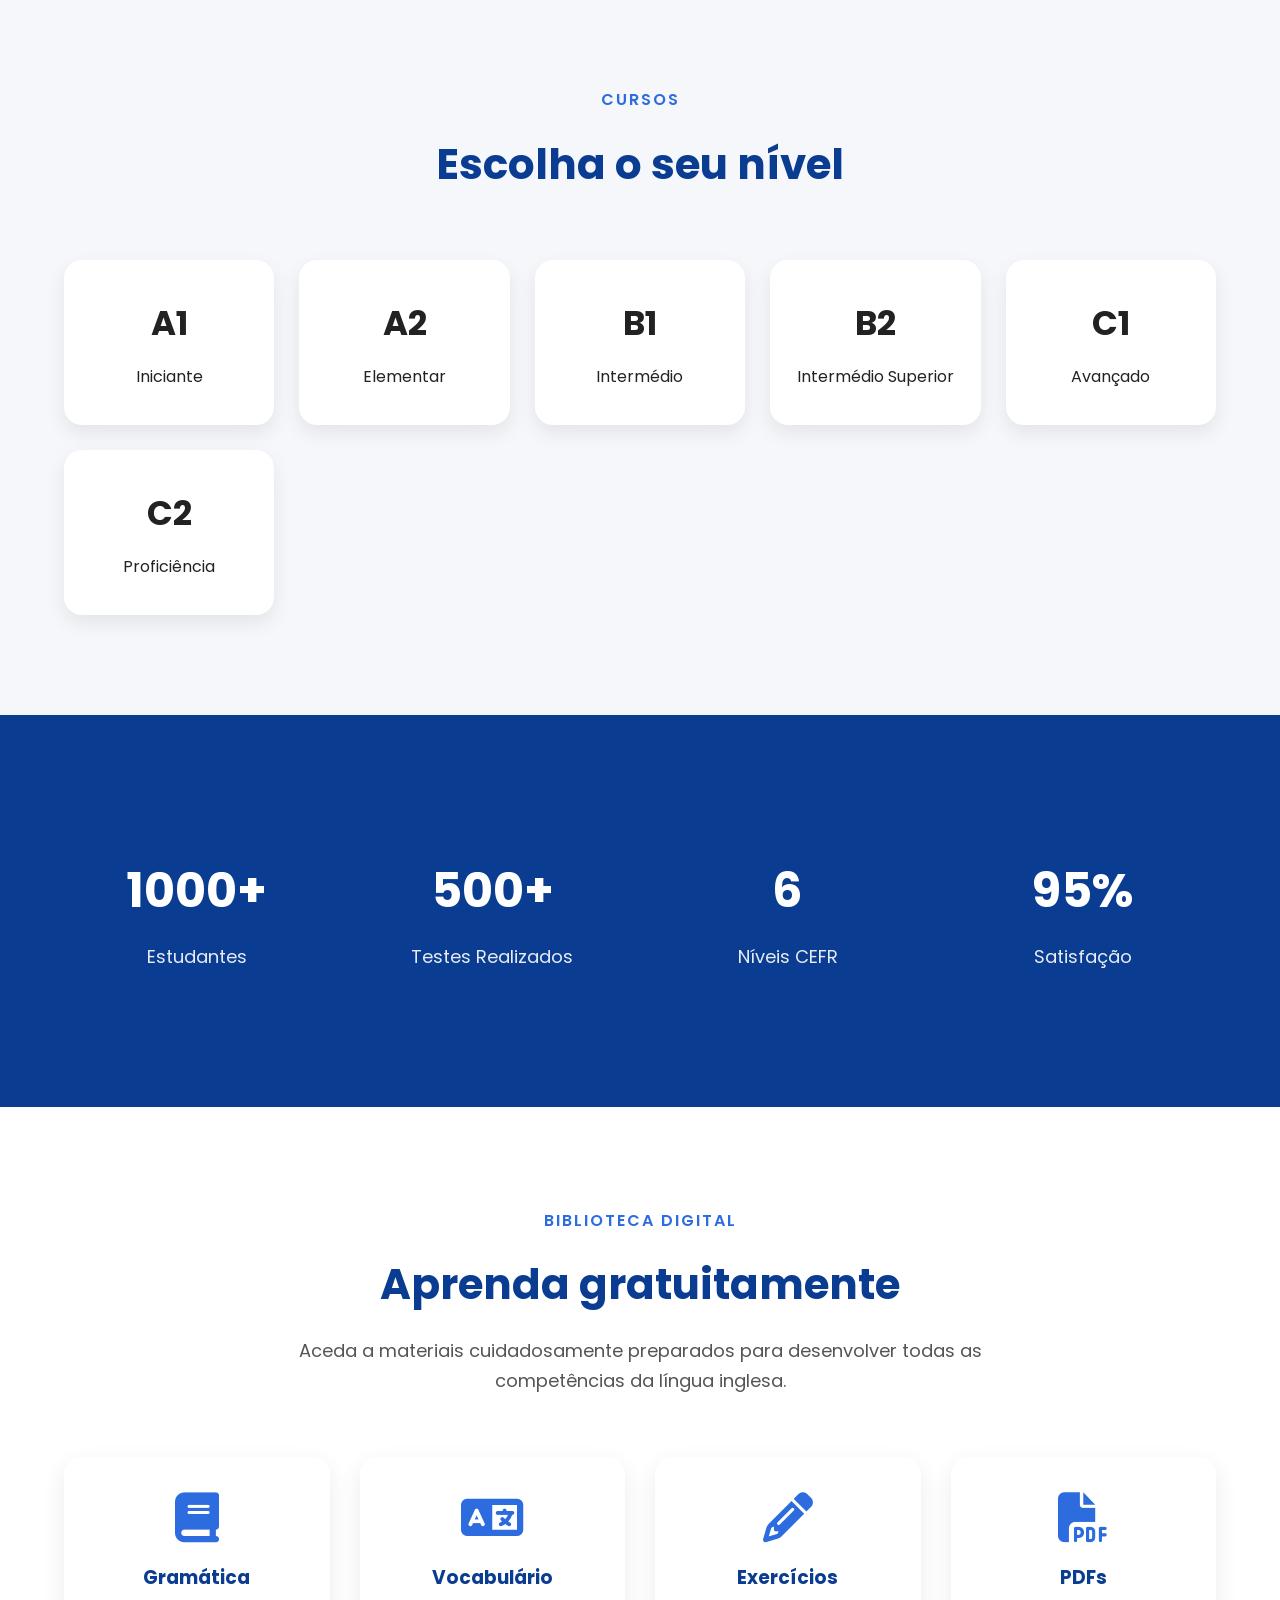
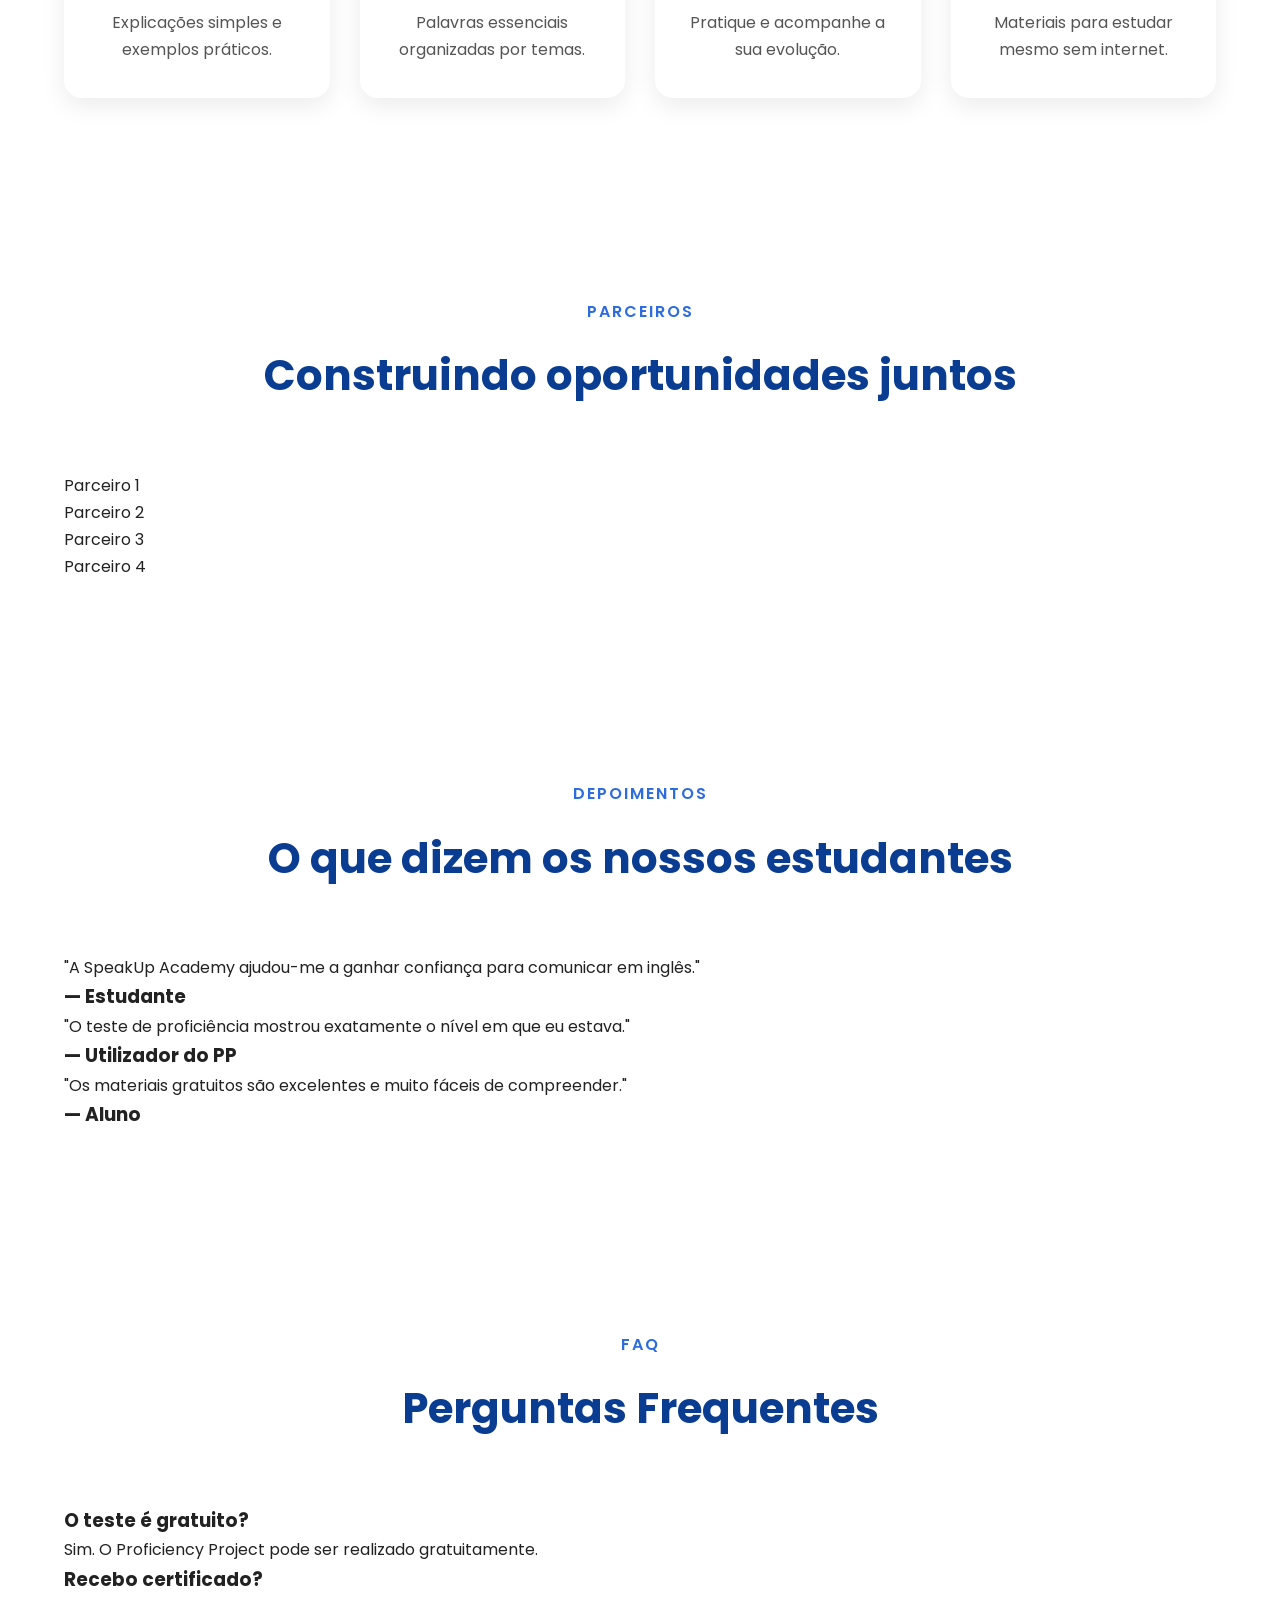
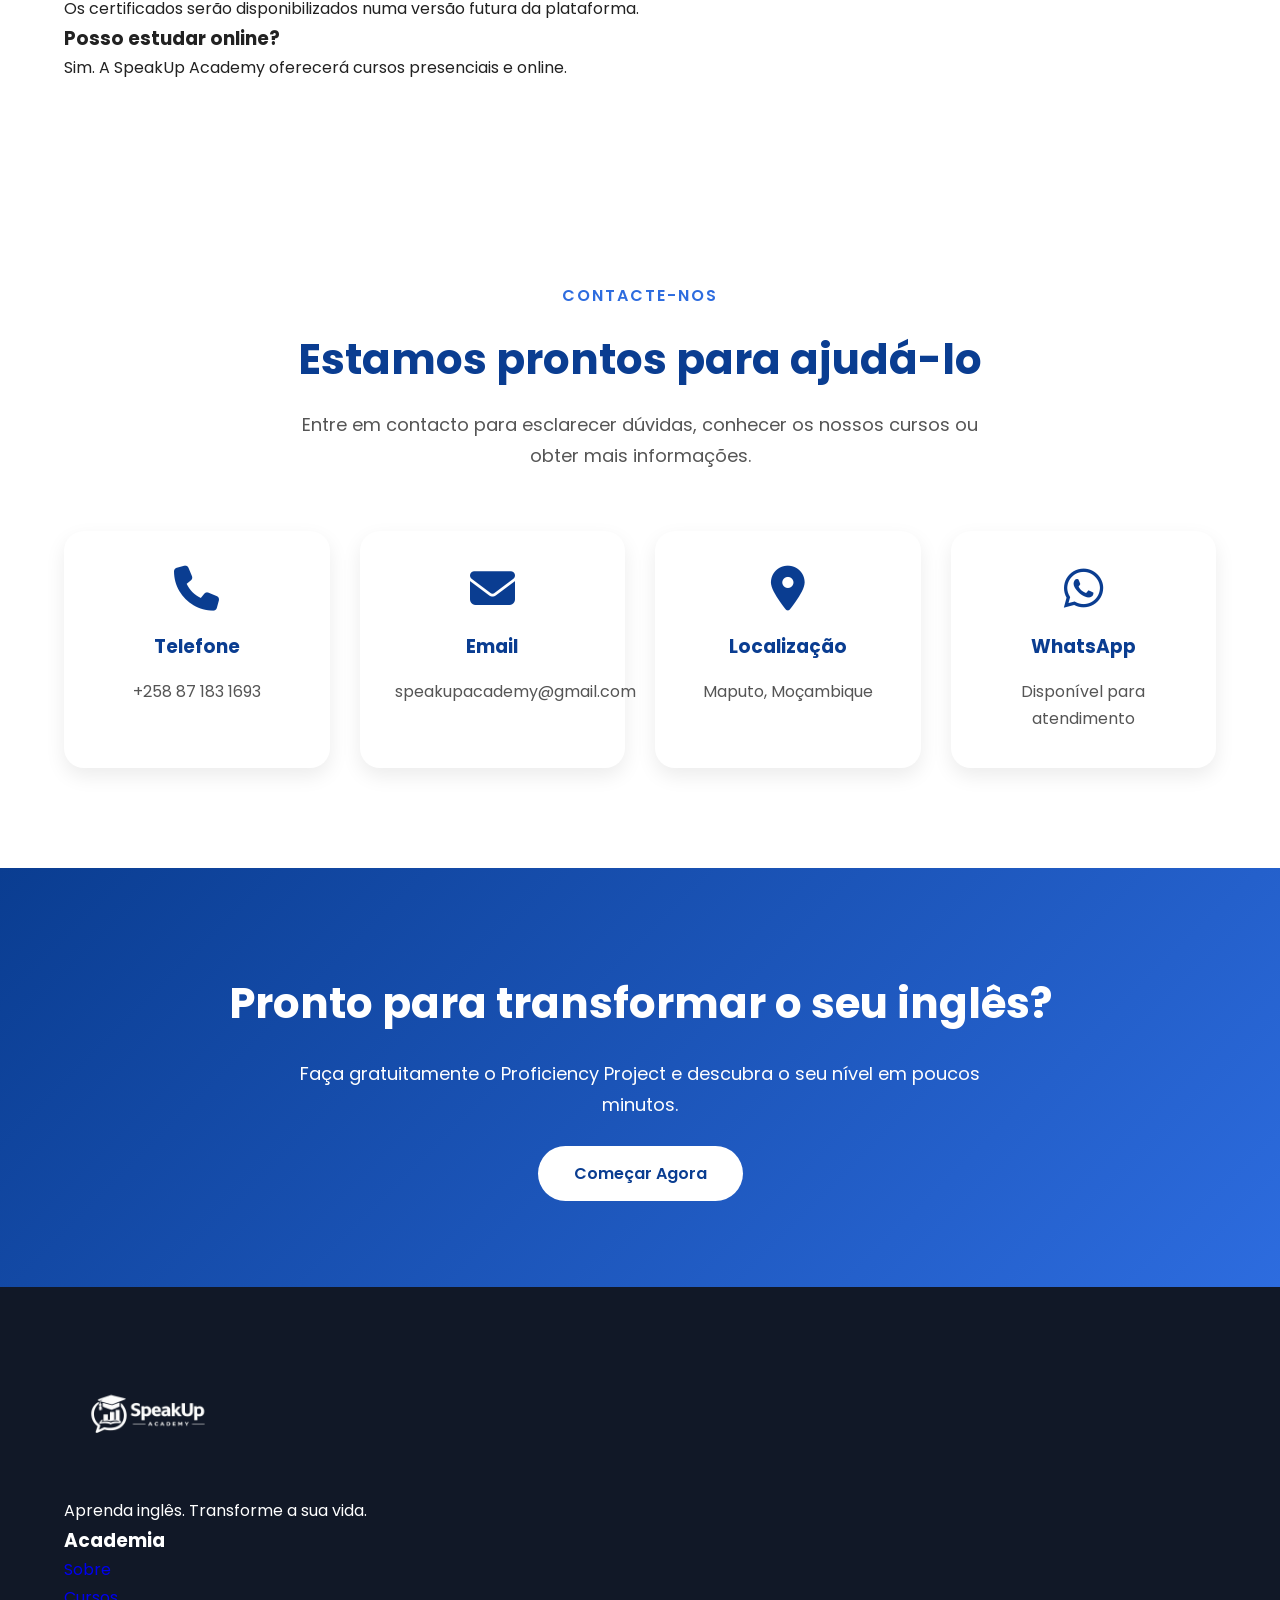
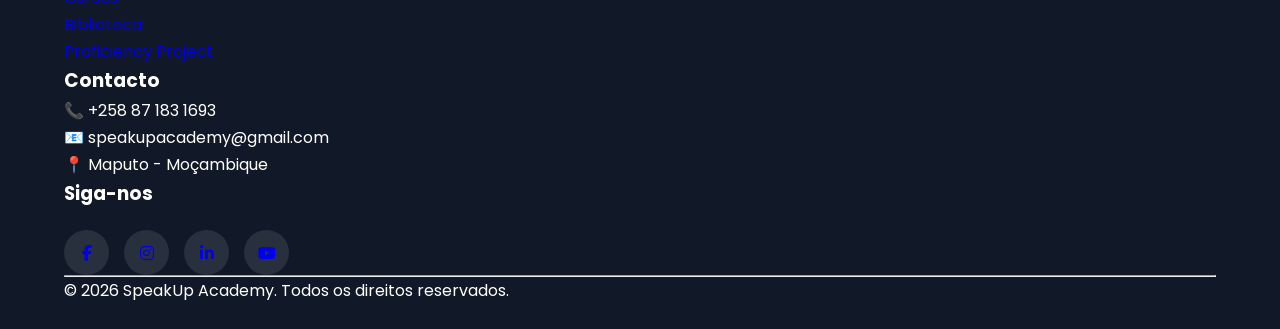
==== commit 9514a0ed: "Update index.html" ====
--- a/index.html
+++ b/index.html
@@ -20,7 +20,7 @@
 <link rel="stylesheet"
 href="https://cdnjs.cloudflare.com/ajax/libs/font-awesome/6.6.0/css/all.min.css">
 
-<link rel="icon" type="image/png" href="images/favicon.png"
+<link rel="icon" type="image/png" href="images/favicon.png">
 
 </head>
 
